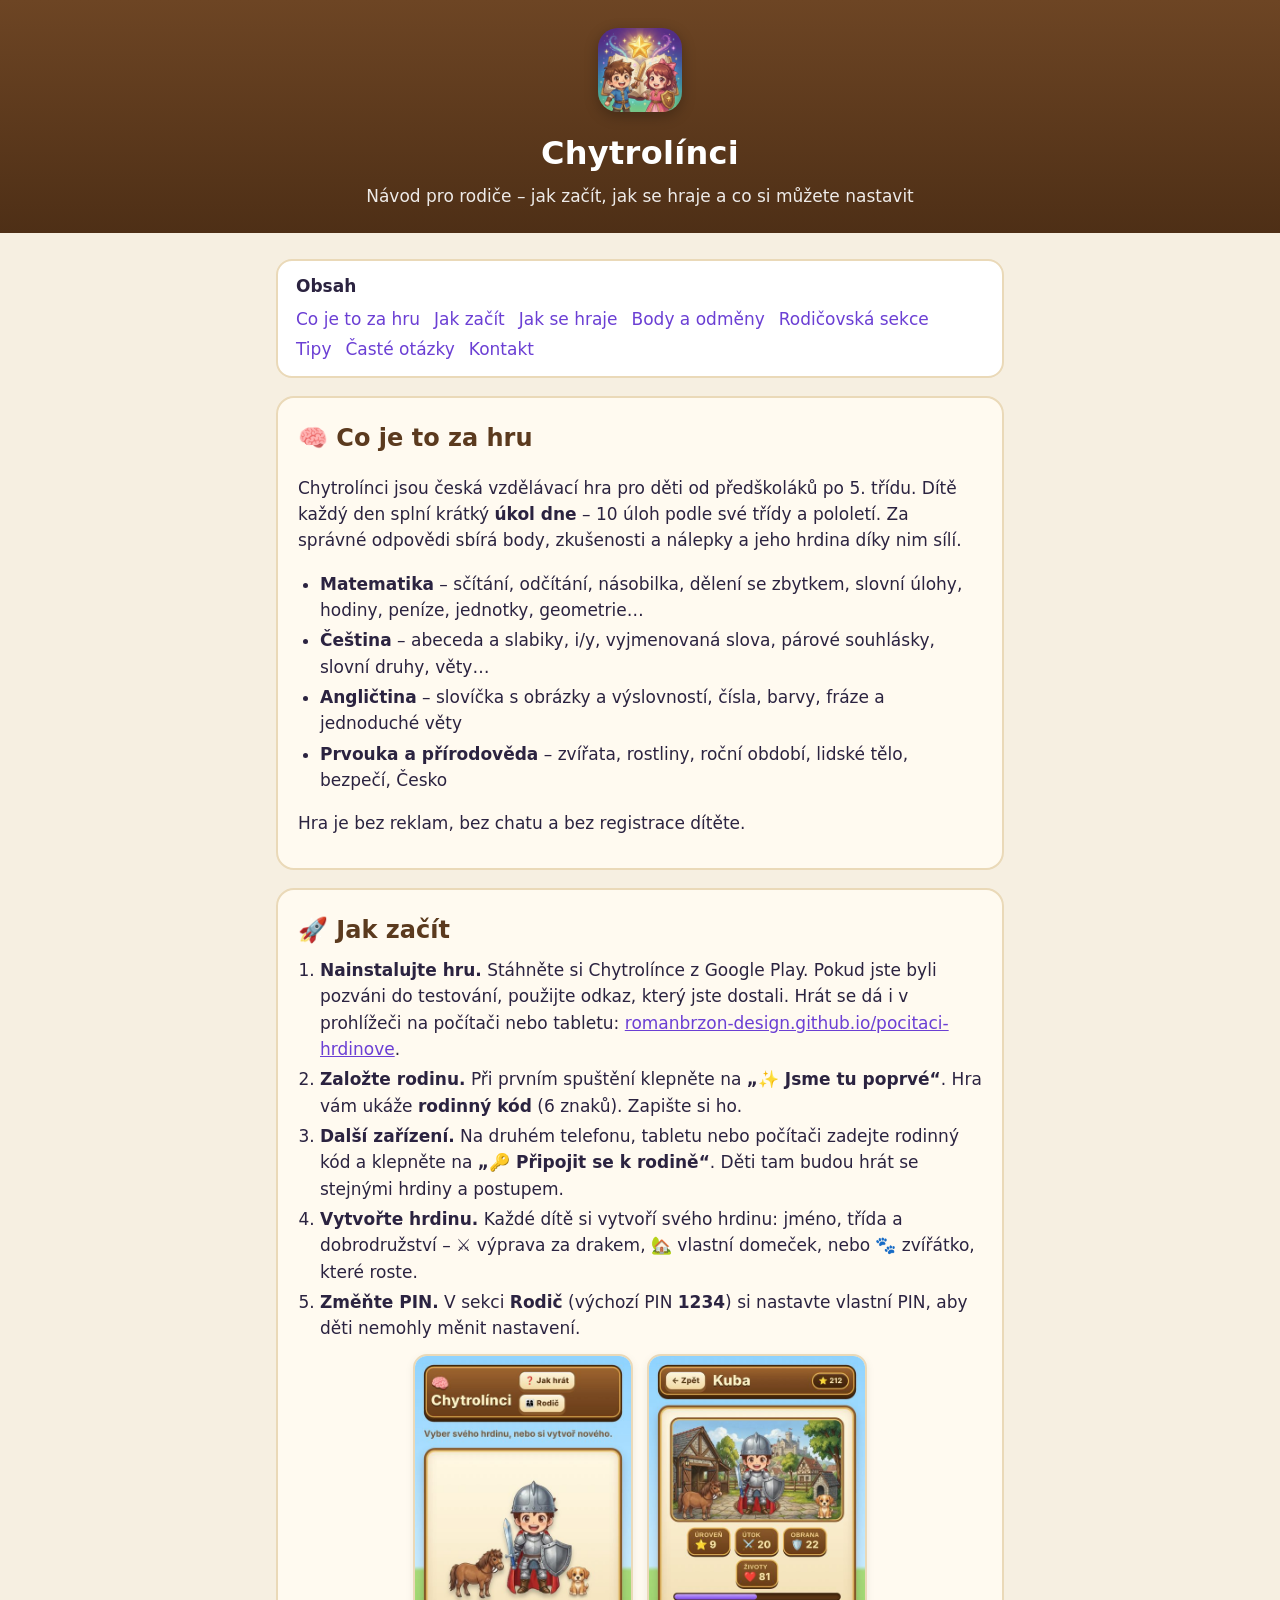
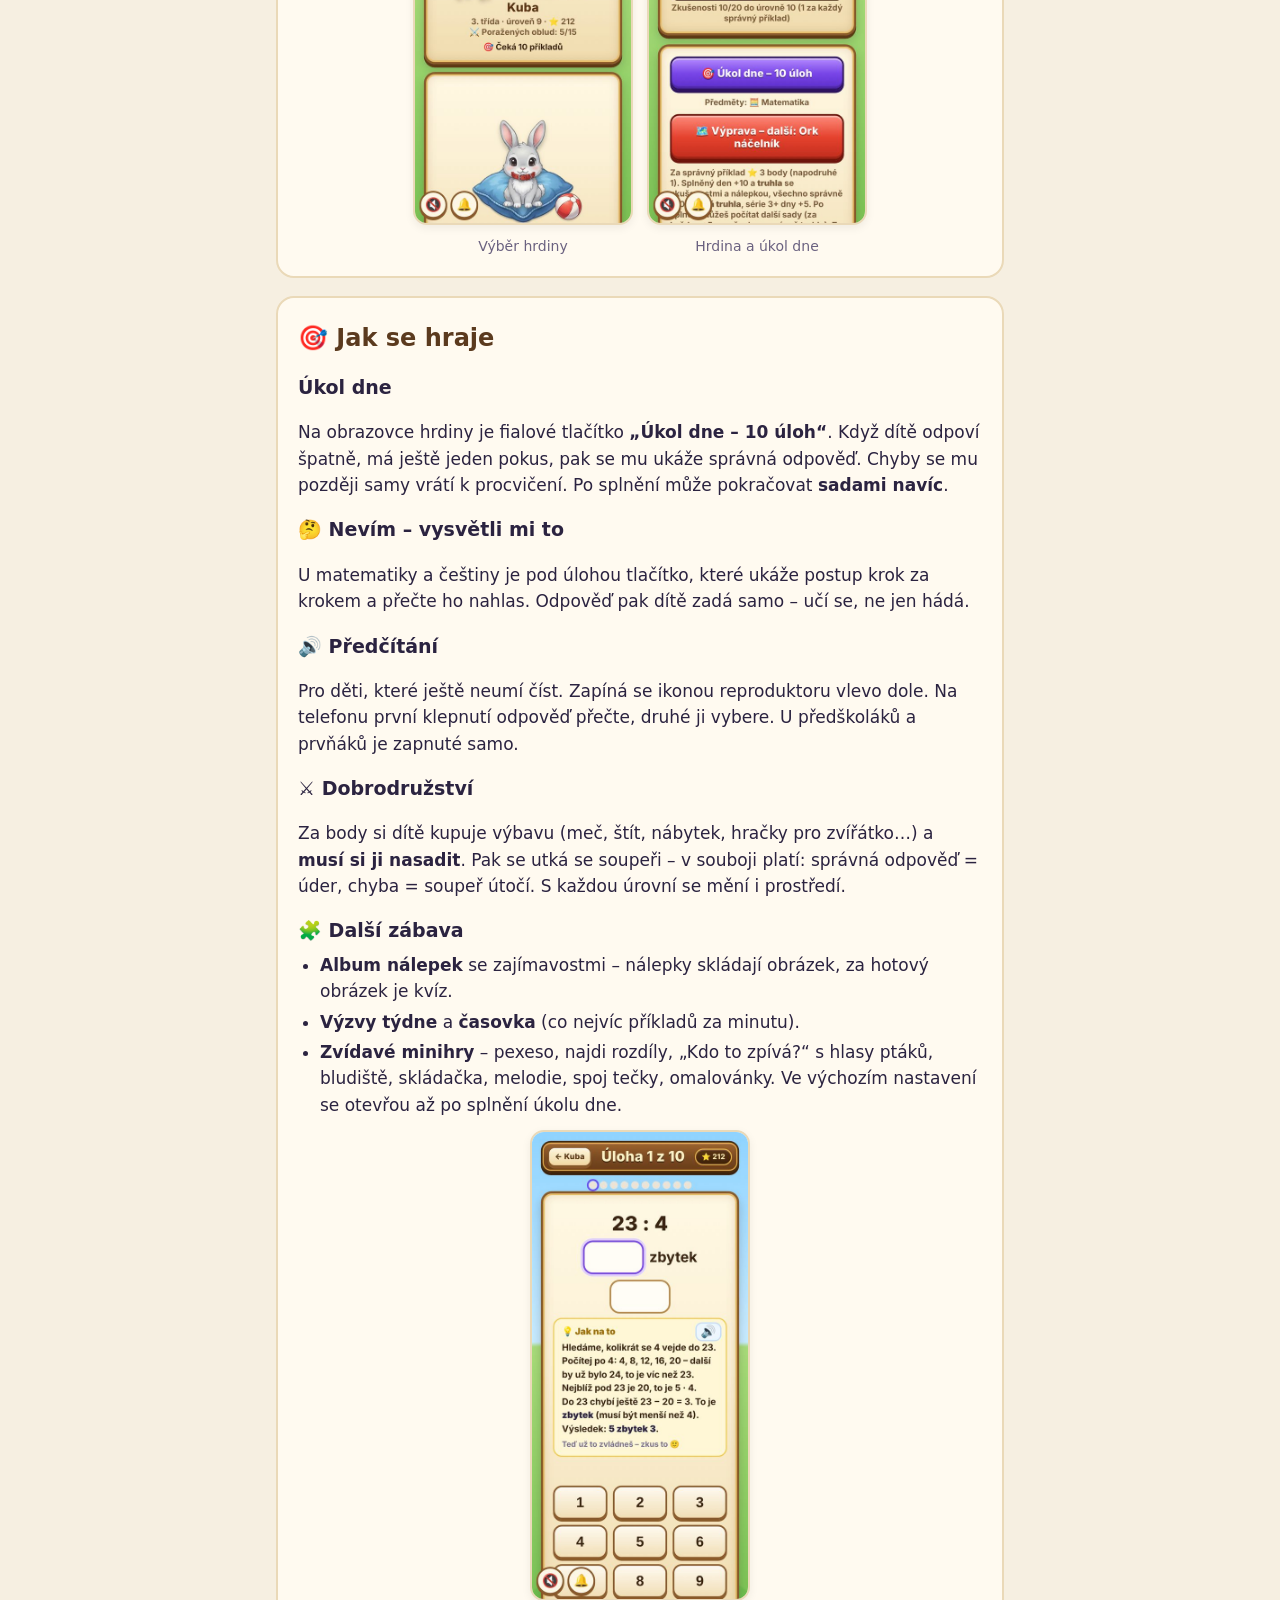
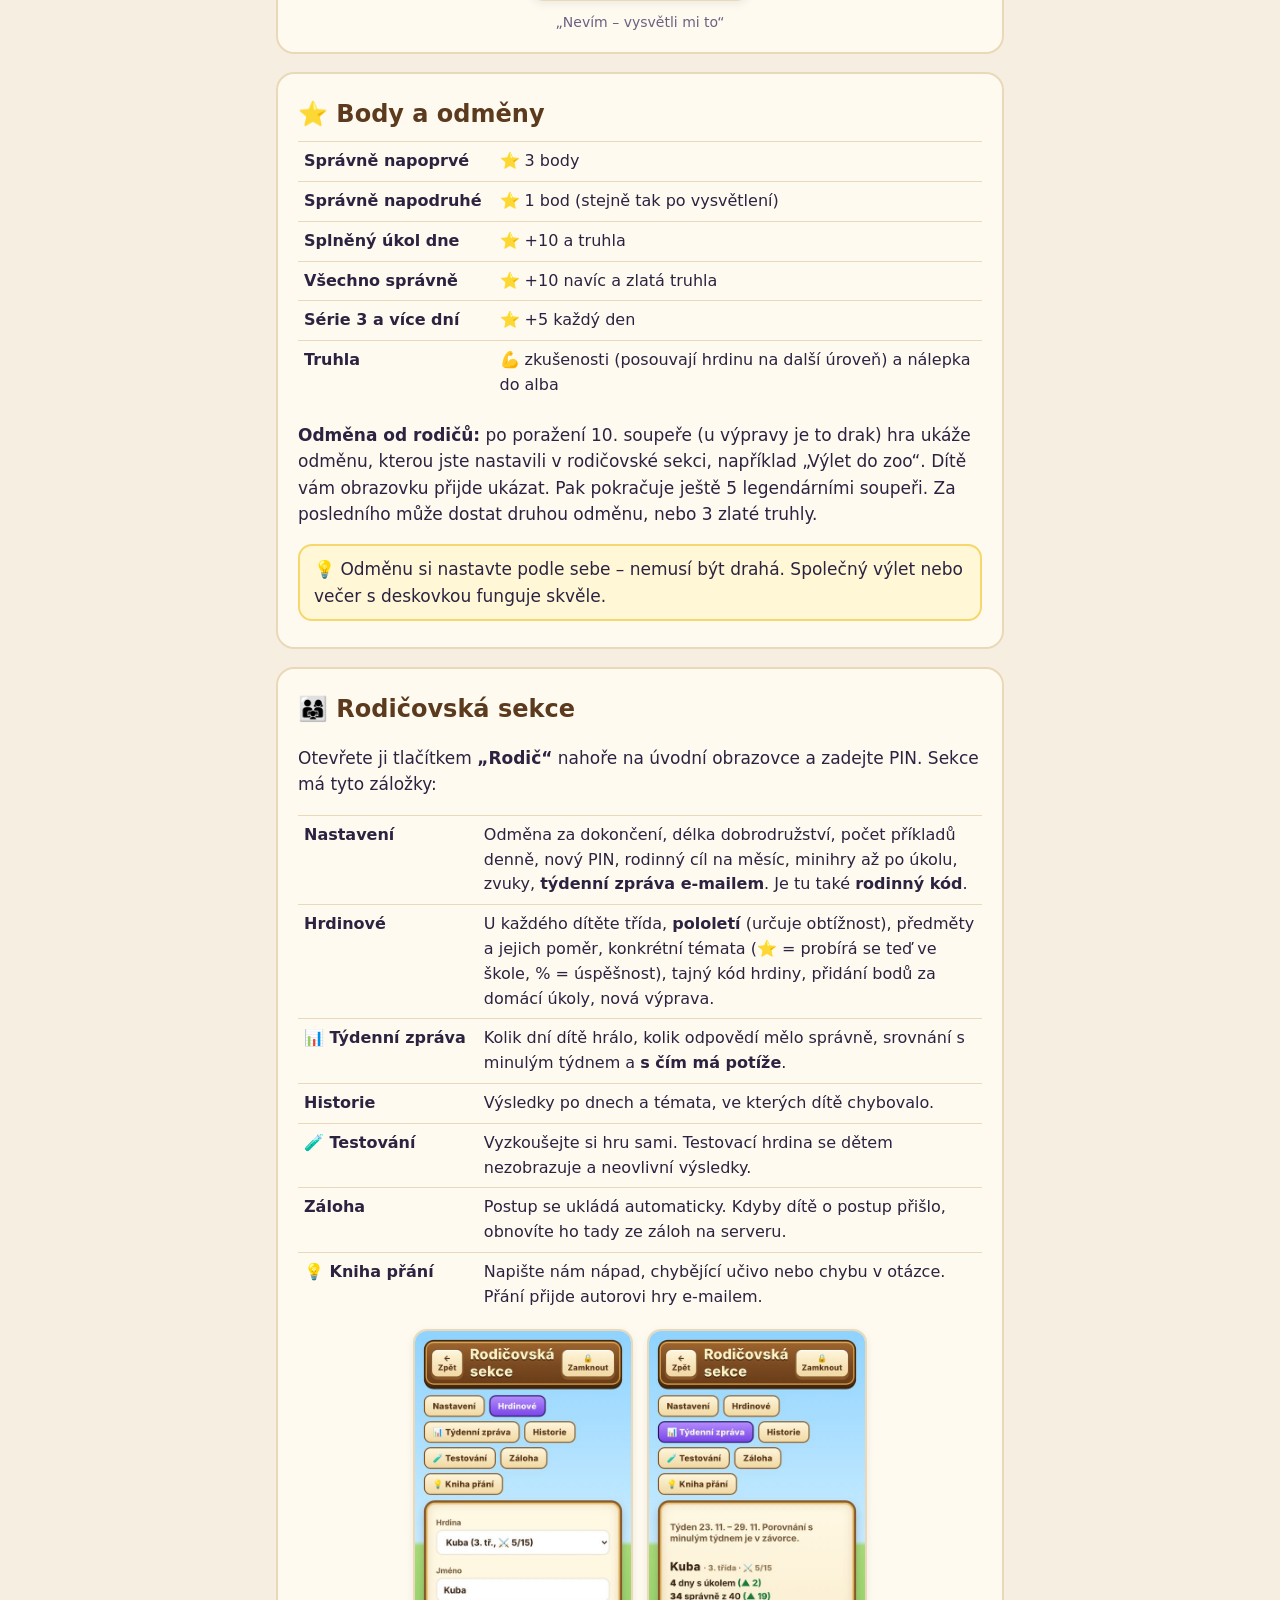
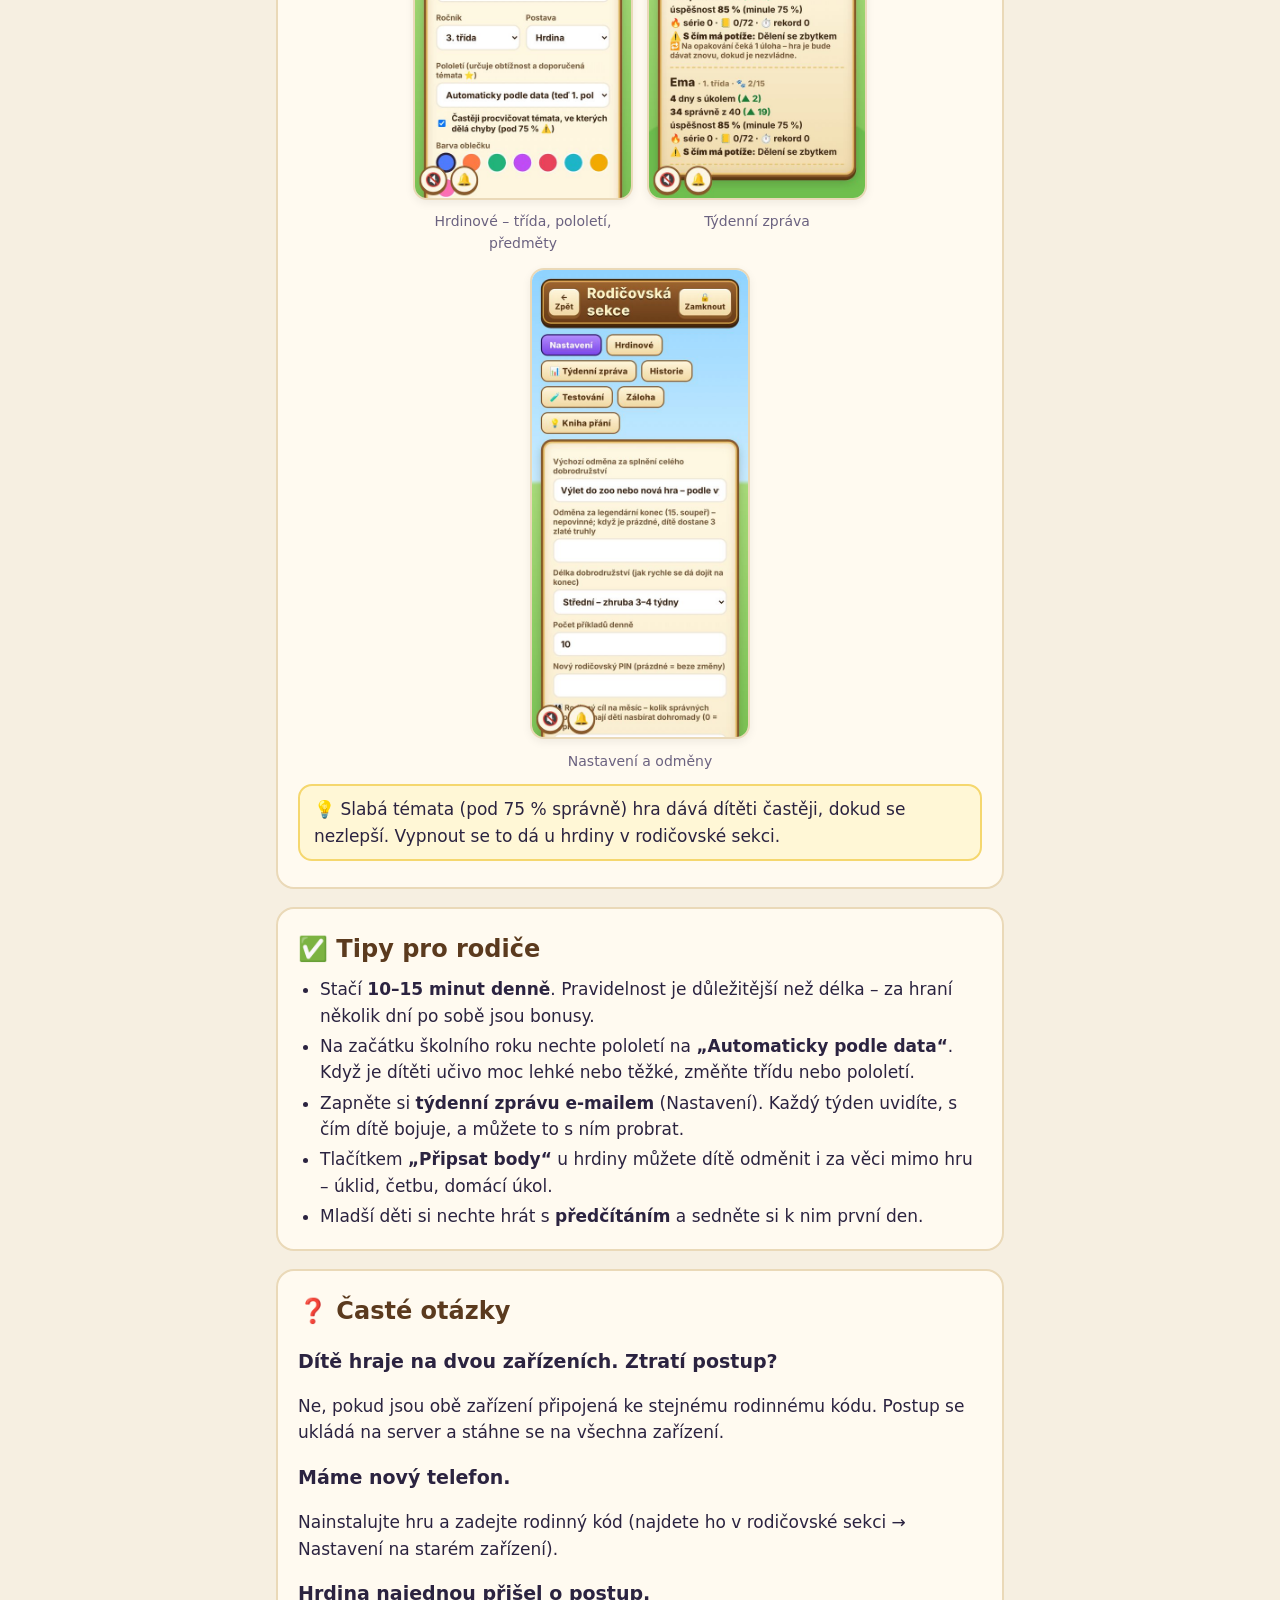
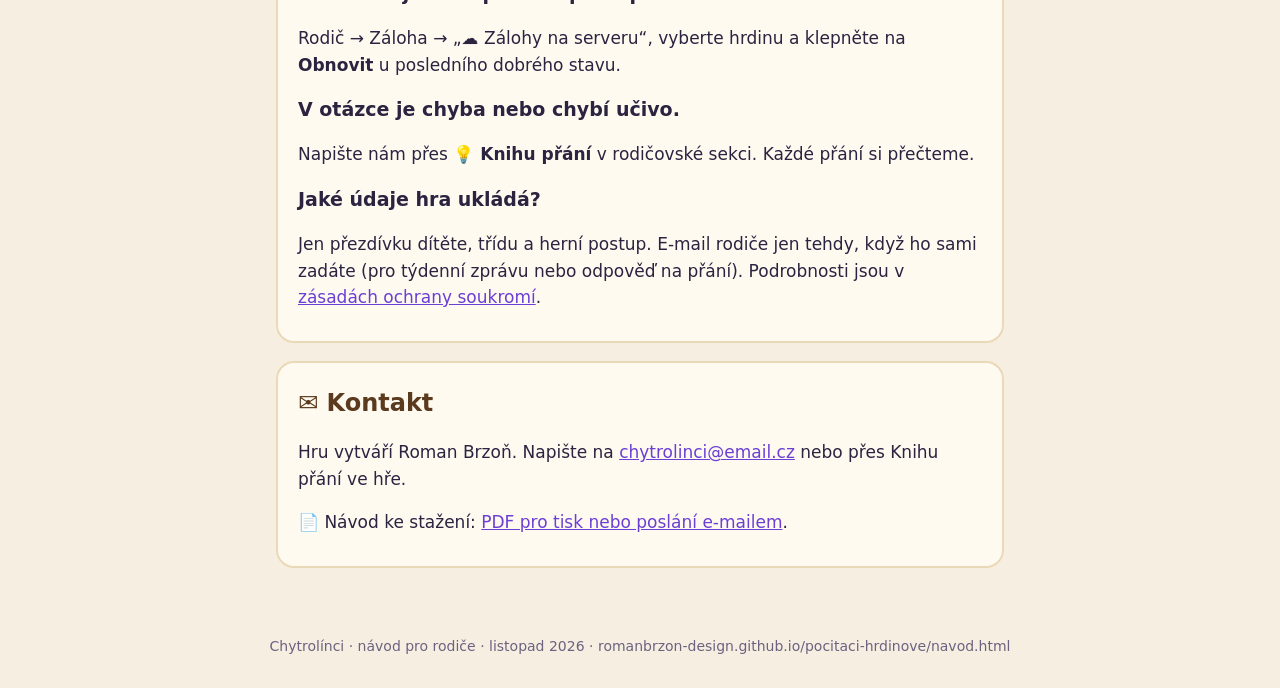
==== navod.html @ 0467bb49 "Poloviční odměny (3/1 bod, bonusy, soupeři, nálepky, výzvy); truhly dávají zkušenosti a nálepku míst" ====
<!DOCTYPE html>
<html lang="cs">
<head>
<meta charset="utf-8">
<meta name="viewport" content="width=device-width, initial-scale=1">
<title>Chytrolínci – návod pro rodiče</title>
<meta name="description" content="Jak začít s hrou Chytrolínci, jak se hraje a co najdete v rodičovské sekci.">
<link rel="icon" href="icon-192.png">
<style>
  :root{--ink:#2b2340;--muted:#6b6280;--brown:#5b3a1e;--gold:#f2c230;--paper:#fffaf0;--line:#ead9b8;--pri:#6b3fd4}
  *{box-sizing:border-box}
  body{margin:0;font:17px/1.55 "Nunito","Segoe UI",system-ui,-apple-system,Roboto,Arial,sans-serif;color:var(--ink);background:#f6efe1}
  header{background:linear-gradient(#6d4524,#4e2f16);color:#fff;padding:28px 18px 24px;text-align:center}
  header img{width:84px;height:84px;border-radius:20px;box-shadow:0 4px 14px #0004}
  header h1{margin:10px 0 4px;font-size:32px;letter-spacing:.3px}
  header p{margin:0;opacity:.9}
  main{max-width:760px;margin:0 auto;padding:8px 16px 40px}
  nav.toc{background:#fff;border:2px solid var(--line);border-radius:16px;padding:12px 18px;margin:18px 0}
  nav.toc b{display:block;margin-bottom:4px}
  nav.toc a{color:var(--pri);text-decoration:none;display:inline-block;margin:2px 14px 2px 0}
  section{background:var(--paper);border:2px solid var(--line);border-radius:18px;padding:6px 20px 14px;margin:18px 0}
  h2{font-size:24px;margin:16px 0 8px;color:var(--brown)}
  h3{font-size:19px;margin:16px 0 4px}
  ol,ul{padding-left:22px;margin:6px 0}
  li{margin:4px 0}
  .shots{display:flex;gap:14px;flex-wrap:wrap;justify-content:center;margin:12px 0 4px}
  figure{margin:0;width:220px;text-align:center}
  figure img{width:100%;border-radius:14px;border:2px solid var(--line);box-shadow:0 3px 10px #0001;background:#fff}
  figcaption{font-size:14px;color:var(--muted);margin-top:4px}
  .tip{background:#fff7d6;border:2px solid #f5d76e;border-radius:14px;padding:10px 14px;margin:12px 0}
  table{border-collapse:collapse;width:100%;margin:8px 0;font-size:16px}
  td{border-top:1px solid var(--line);padding:7px 6px;vertical-align:top}
  td:first-child{white-space:nowrap;font-weight:700;padding-right:12px}
  .muted{color:var(--muted)}
  a{color:var(--pri)}
  footer{text-align:center;color:var(--muted);font-size:14px;padding:10px 16px 30px}
  @media (max-width:520px){ figure{width:46%} td:first-child{white-space:normal} }
  @media print{
    @page{size:A4;margin:14mm 14mm 16mm}
    body{background:#fff;font-size:11.5pt}
    header{background:none;color:var(--ink);padding:0 0 8px;border-bottom:3px solid var(--gold)}
    header img{width:60px;height:60px;box-shadow:none}
    header h1{font-size:24pt}
    nav.toc{display:none}
    section{border:none;background:none;padding:0;margin:10px 0 0;break-inside:auto}
    h2{break-after:avoid;border-bottom:2px solid var(--line);padding-bottom:3px}
    h3{break-after:avoid}
    .shots{break-inside:avoid}
    figure{width:30%}
    .tip,table,li{break-inside:avoid}
    a{color:var(--ink);text-decoration:none}
    .noprint{display:none}
  }
</style>
</head>
<body>
<header>
  <img src="icon-192.png" alt="">
  <h1>Chytrolínci</h1>
  <p>Návod pro rodiče – jak začít, jak se hraje a co si můžete nastavit</p>
</header>
<main>
  <nav class="toc">
    <b>Obsah</b>
    <a href="#co">Co je to za hru</a><a href="#start">Jak začít</a><a href="#hra">Jak se hraje</a><a href="#odmeny">Body a odměny</a><a href="#rodic">Rodičovská sekce</a><a href="#tipy">Tipy</a><a href="#otazky">Časté otázky</a><a href="#kontakt">Kontakt</a>
  </nav>

  <section id="co">
    <h2>🧠 Co je to za hru</h2>
    <p>Chytrolínci jsou česká vzdělávací hra pro děti od předškoláků po 5. třídu. Dítě každý den splní krátký <b>úkol dne</b> – 10 úloh podle své třídy a pololetí. Za správné odpovědi sbírá body, zkušenosti a nálepky a jeho hrdina díky nim sílí.</p>
    <ul>
      <li><b>Matematika</b> – sčítání, odčítání, násobilka, dělení se zbytkem, slovní úlohy, hodiny, peníze, jednotky, geometrie…</li>
      <li><b>Čeština</b> – abeceda a slabiky, i/y, vyjmenovaná slova, párové souhlásky, slovní druhy, věty…</li>
      <li><b>Angličtina</b> – slovíčka s obrázky a výslovností, čísla, barvy, fráze a jednoduché věty</li>
      <li><b>Prvouka a přírodověda</b> – zvířata, rostliny, roční období, lidské tělo, bezpečí, Česko</li>
    </ul>
    <p>Hra je bez reklam, bez chatu a bez registrace dítěte.</p>
  </section>

  <section id="start">
    <h2>🚀 Jak začít</h2>
    <ol>
      <li><b>Nainstalujte hru.</b> Stáhněte si Chytrolínce z Google Play. Pokud jste byli pozváni do testování, použijte odkaz, který jste dostali. Hrát se dá i v prohlížeči na počítači nebo tabletu: <a href="https://romanbrzon-design.github.io/pocitaci-hrdinove/">romanbrzon-design.github.io/pocitaci-hrdinove</a>.</li>
      <li><b>Založte rodinu.</b> Při prvním spuštění klepněte na <b>„✨ Jsme tu poprvé“</b>. Hra vám ukáže <b>rodinný kód</b> (6 znaků). Zapište si ho.</li>
      <li><b>Další zařízení.</b> Na druhém telefonu, tabletu nebo počítači zadejte rodinný kód a klepněte na <b>„🔑 Připojit se k rodině“</b>. Děti tam budou hrát se stejnými hrdiny a postupem.</li>
      <li><b>Vytvořte hrdinu.</b> Každé dítě si vytvoří svého hrdinu: jméno, třída a dobrodružství – ⚔️ výprava za drakem, 🏡 vlastní domeček, nebo 🐾 zvířátko, které roste.</li>
      <li><b>Změňte PIN.</b> V sekci <b>Rodič</b> (výchozí PIN <b>1234</b>) si nastavte vlastní PIN, aby děti nemohly měnit nastavení.</li>
    </ol>
    <div class="shots">
      <figure><img src="navod/1_domu.jpg" alt="Úvodní obrazovka s hrdiny"><figcaption>Výběr hrdiny</figcaption></figure>
      <figure><img src="navod/2_hrdina.jpg" alt="Obrazovka hrdiny"><figcaption>Hrdina a úkol dne</figcaption></figure>
    </div>
  </section>

  <section id="hra">
    <h2>🎯 Jak se hraje</h2>
    <h3>Úkol dne</h3>
    <p>Na obrazovce hrdiny je fialové tlačítko <b>„Úkol dne – 10 úloh“</b>. Když dítě odpoví špatně, má ještě jeden pokus, pak se mu ukáže správná odpověď. Chyby se mu později samy vrátí k procvičení. Po splnění může pokračovat <b>sadami navíc</b>.</p>
    <h3>🤔 Nevím – vysvětli mi to</h3>
    <p>U matematiky a češtiny je pod úlohou tlačítko, které ukáže postup krok za krokem a přečte ho nahlas. Odpověď pak dítě zadá samo – učí se, ne jen hádá.</p>
    <h3>🔊 Předčítání</h3>
    <p>Pro děti, které ještě neumí číst. Zapíná se ikonou reproduktoru vlevo dole. Na telefonu první klepnutí odpověď přečte, druhé ji vybere. U předškoláků a prvňáků je zapnuté samo.</p>
    <h3>⚔️ Dobrodružství</h3>
    <p>Za body si dítě kupuje výbavu (meč, štít, nábytek, hračky pro zvířátko…) a <b>musí si ji nasadit</b>. Pak se utká se soupeři – v souboji platí: správná odpověď = úder, chyba = soupeř útočí. S každou úrovní se mění i prostředí.</p>
    <h3>🧩 Další zábava</h3>
    <ul>
      <li><b>Album nálepek</b> se zajímavostmi – nálepky skládají obrázek, za hotový obrázek je kvíz.</li>
      <li><b>Výzvy týdne</b> a <b>časovka</b> (co nejvíc příkladů za minutu).</li>
      <li><b>Zvídavé minihry</b> – pexeso, najdi rozdíly, „Kdo to zpívá?“ s hlasy ptáků, bludiště, skládačka, melodie, spoj tečky, omalovánky. Ve výchozím nastavení se otevřou až po splnění úkolu dne.</li>
    </ul>
    <div class="shots">
      <figure><img src="navod/3_vysvetli.jpg" alt="Vysvětlení postupu u příkladu"><figcaption>„Nevím – vysvětli mi to“</figcaption></figure>
    </div>
  </section>

  <section id="odmeny">
    <h2>⭐ Body a odměny</h2>
    <table>
      <tr><td>Správně napoprvé</td><td>⭐ 3 body</td></tr>
      <tr><td>Správně napodruhé</td><td>⭐ 1 bod (stejně tak po vysvětlení)</td></tr>
      <tr><td>Splněný úkol dne</td><td>⭐ +10 a truhla</td></tr>
      <tr><td>Všechno správně</td><td>⭐ +10 navíc a zlatá truhla</td></tr>
      <tr><td>Série 3 a více dní</td><td>⭐ +5 každý den</td></tr>
      <tr><td>Truhla</td><td>💪 zkušenosti (posouvají hrdinu na další úroveň) a nálepka do alba</td></tr>
    </table>
    <p><b>Odměna od rodičů:</b> po poražení 10. soupeře (u výpravy je to drak) hra ukáže odměnu, kterou jste nastavili v rodičovské sekci, například „Výlet do zoo“. Dítě vám obrazovku přijde ukázat. Pak pokračuje ještě 5 legendárními soupeři. Za posledního může dostat druhou odměnu, nebo 3 zlaté truhly.</p>
    <div class="tip">💡 Odměnu si nastavte podle sebe – nemusí být drahá. Společný výlet nebo večer s deskovkou funguje skvěle.</div>
  </section>

  <section id="rodic">
    <h2>👨‍👩‍👧 Rodičovská sekce</h2>
    <p>Otevřete ji tlačítkem <b>„Rodič“</b> nahoře na úvodní obrazovce a zadejte PIN. Sekce má tyto záložky:</p>
    <table>
      <tr><td>Nastavení</td><td>Odměna za dokončení, délka dobrodružství, počet příkladů denně, nový PIN, rodinný cíl na měsíc, minihry až po úkolu, zvuky, <b>týdenní zpráva e-mailem</b>. Je tu také <b>rodinný kód</b>.</td></tr>
      <tr><td>Hrdinové</td><td>U každého dítěte třída, <b>pololetí</b> (určuje obtížnost), předměty a jejich poměr, konkrétní témata (⭐ = probírá se teď ve škole, % = úspěšnost), tajný kód hrdiny, přidání bodů za domácí úkoly, nová výprava.</td></tr>
      <tr><td>📊 Týdenní zpráva</td><td>Kolik dní dítě hrálo, kolik odpovědí mělo správně, srovnání s minulým týdnem a <b>s čím má potíže</b>.</td></tr>
      <tr><td>Historie</td><td>Výsledky po dnech a témata, ve kterých dítě chybovalo.</td></tr>
      <tr><td>🧪 Testování</td><td>Vyzkoušejte si hru sami. Testovací hrdina se dětem nezobrazuje a neovlivní výsledky.</td></tr>
      <tr><td>Záloha</td><td>Postup se ukládá automaticky. Kdyby dítě o postup přišlo, obnovíte ho tady ze záloh na serveru.</td></tr>
      <tr><td>💡 Kniha přání</td><td>Napište nám nápad, chybějící učivo nebo chybu v otázce. Přání přijde autorovi hry e-mailem.</td></tr>
    </table>
    <div class="shots">
      <figure><img src="navod/5_hrdinove.jpg" alt="Nastavení hrdiny"><figcaption>Hrdinové – třída, pololetí, předměty</figcaption></figure>
      <figure><img src="navod/6_zprava.jpg" alt="Týdenní zpráva"><figcaption>Týdenní zpráva</figcaption></figure>
      <figure><img src="navod/7_nastaveni.jpg" alt="Nastavení"><figcaption>Nastavení a odměny</figcaption></figure>
    </div>
    <div class="tip">💡 Slabá témata (pod 75 % správně) hra dává dítěti častěji, dokud se nezlepší. Vypnout se to dá u hrdiny v rodičovské sekci.</div>
  </section>

  <section id="tipy">
    <h2>✅ Tipy pro rodiče</h2>
    <ul>
      <li>Stačí <b>10–15 minut denně</b>. Pravidelnost je důležitější než délka – za hraní několik dní po sobě jsou bonusy.</li>
      <li>Na začátku školního roku nechte pololetí na <b>„Automaticky podle data“</b>. Když je dítěti učivo moc lehké nebo těžké, změňte třídu nebo pololetí.</li>
      <li>Zapněte si <b>týdenní zprávu e-mailem</b> (Nastavení). Každý týden uvidíte, s čím dítě bojuje, a můžete to s ním probrat.</li>
      <li>Tlačítkem <b>„Připsat body“</b> u hrdiny můžete dítě odměnit i za věci mimo hru – úklid, četbu, domácí úkol.</li>
      <li>Mladší děti si nechte hrát s <b>předčítáním</b> a sedněte si k nim první den.</li>
    </ul>
  </section>

  <section id="otazky">
    <h2>❓ Časté otázky</h2>
    <h3>Dítě hraje na dvou zařízeních. Ztratí postup?</h3>
    <p>Ne, pokud jsou obě zařízení připojená ke stejnému rodinnému kódu. Postup se ukládá na server a stáhne se na všechna zařízení.</p>
    <h3>Máme nový telefon.</h3>
    <p>Nainstalujte hru a zadejte rodinný kód (najdete ho v rodičovské sekci → Nastavení na starém zařízení).</p>
    <h3>Hrdina najednou přišel o postup.</h3>
    <p>Rodič → Záloha → „☁️ Zálohy na serveru“, vyberte hrdinu a klepněte na <b>Obnovit</b> u posledního dobrého stavu.</p>
    <h3>V otázce je chyba nebo chybí učivo.</h3>
    <p>Napište nám přes <b>💡 Knihu přání</b> v rodičovské sekci. Každé přání si přečteme.</p>
    <h3>Jaké údaje hra ukládá?</h3>
    <p>Jen přezdívku dítěte, třídu a herní postup. E-mail rodiče jen tehdy, když ho sami zadáte (pro týdenní zprávu nebo odpověď na přání). Podrobnosti jsou v <a href="soukromi.html">zásadách ochrany soukromí</a>.</p>
  </section>

  <section id="kontakt">
    <h2>✉️ Kontakt</h2>
    <p>Hru vytváří Roman Brzoň. Napište na <a href="mailto:chytrolinci@email.cz">chytrolinci@email.cz</a> nebo přes Knihu přání ve hře.</p>
    <p class="noprint">📄 Návod ke stažení: <a href="navod/Chytrolinci-navod-pro-rodice.pdf">PDF pro tisk nebo poslání e-mailem</a>.</p>
  </section>
</main>
<footer>Chytrolínci · návod pro rodiče · listopad 2026 · romanbrzon-design.github.io/pocitaci-hrdinove/navod.html</footer>
</body>
</html>
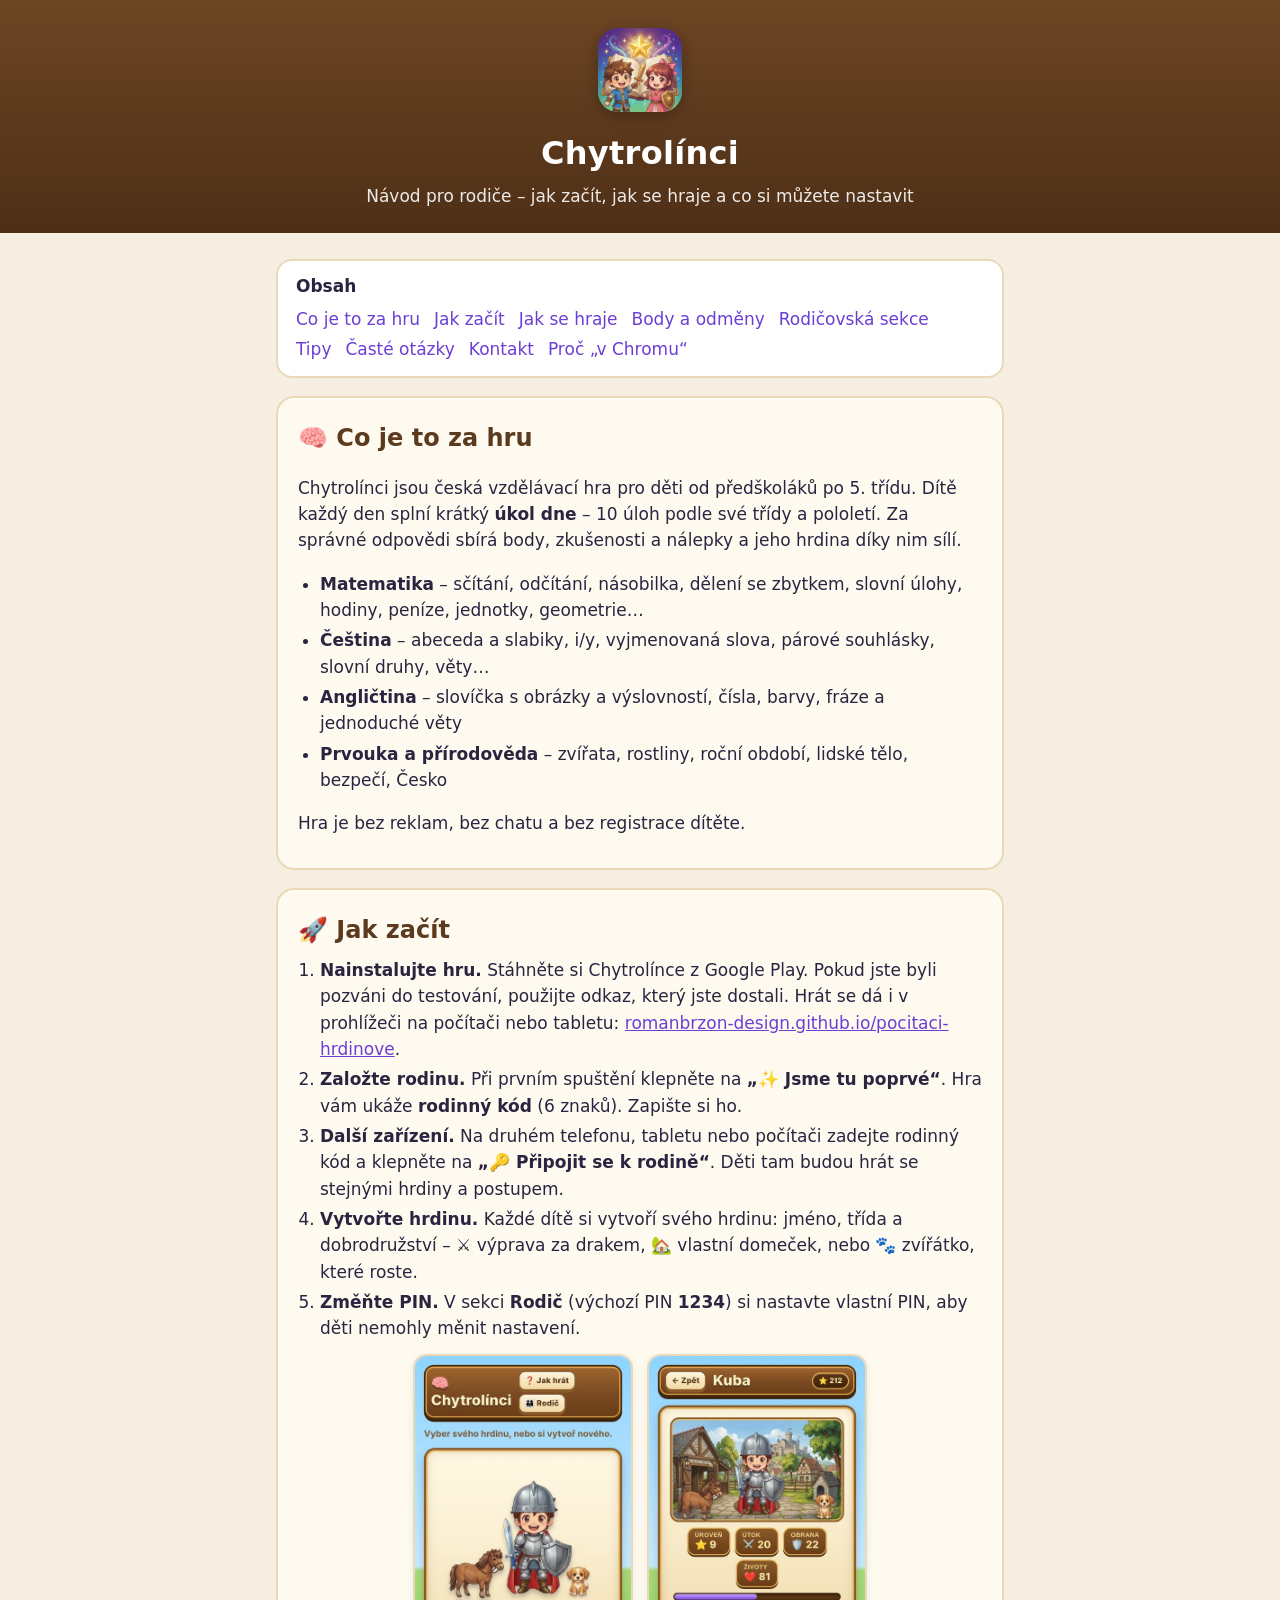
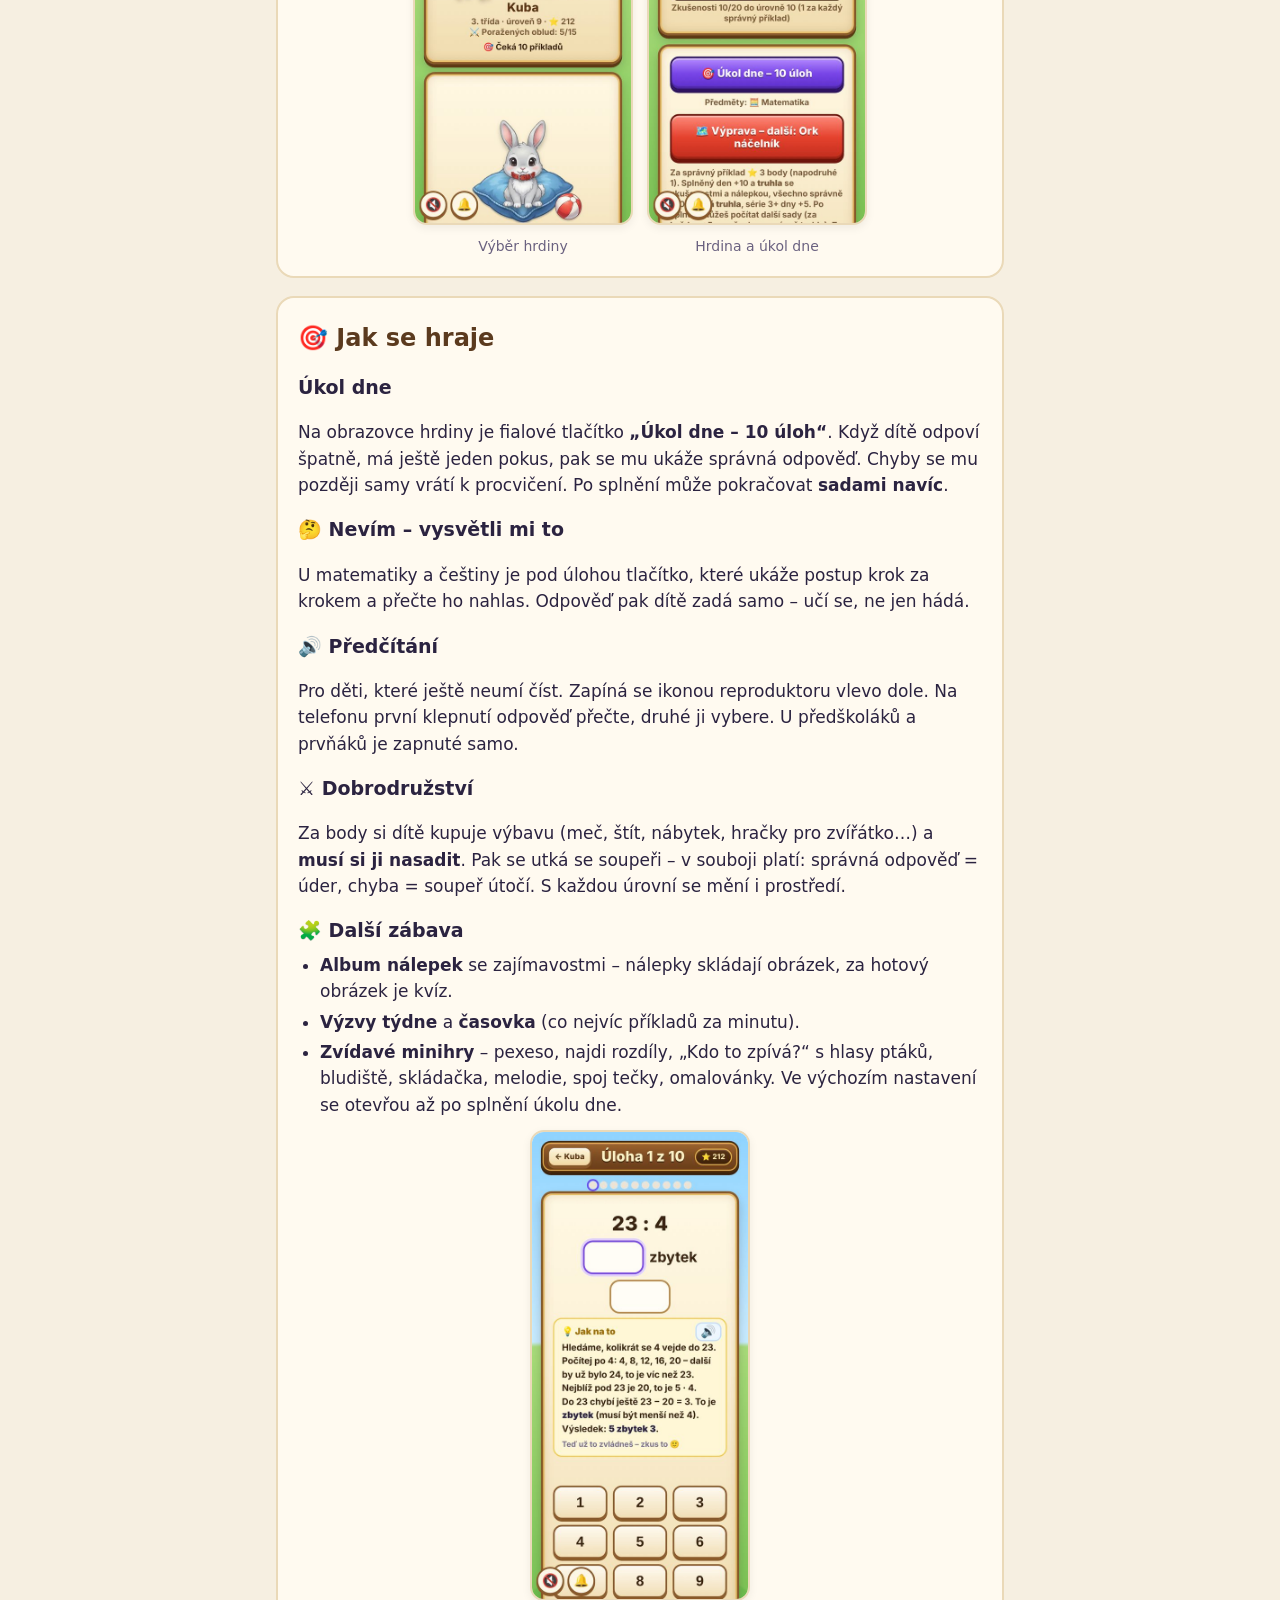
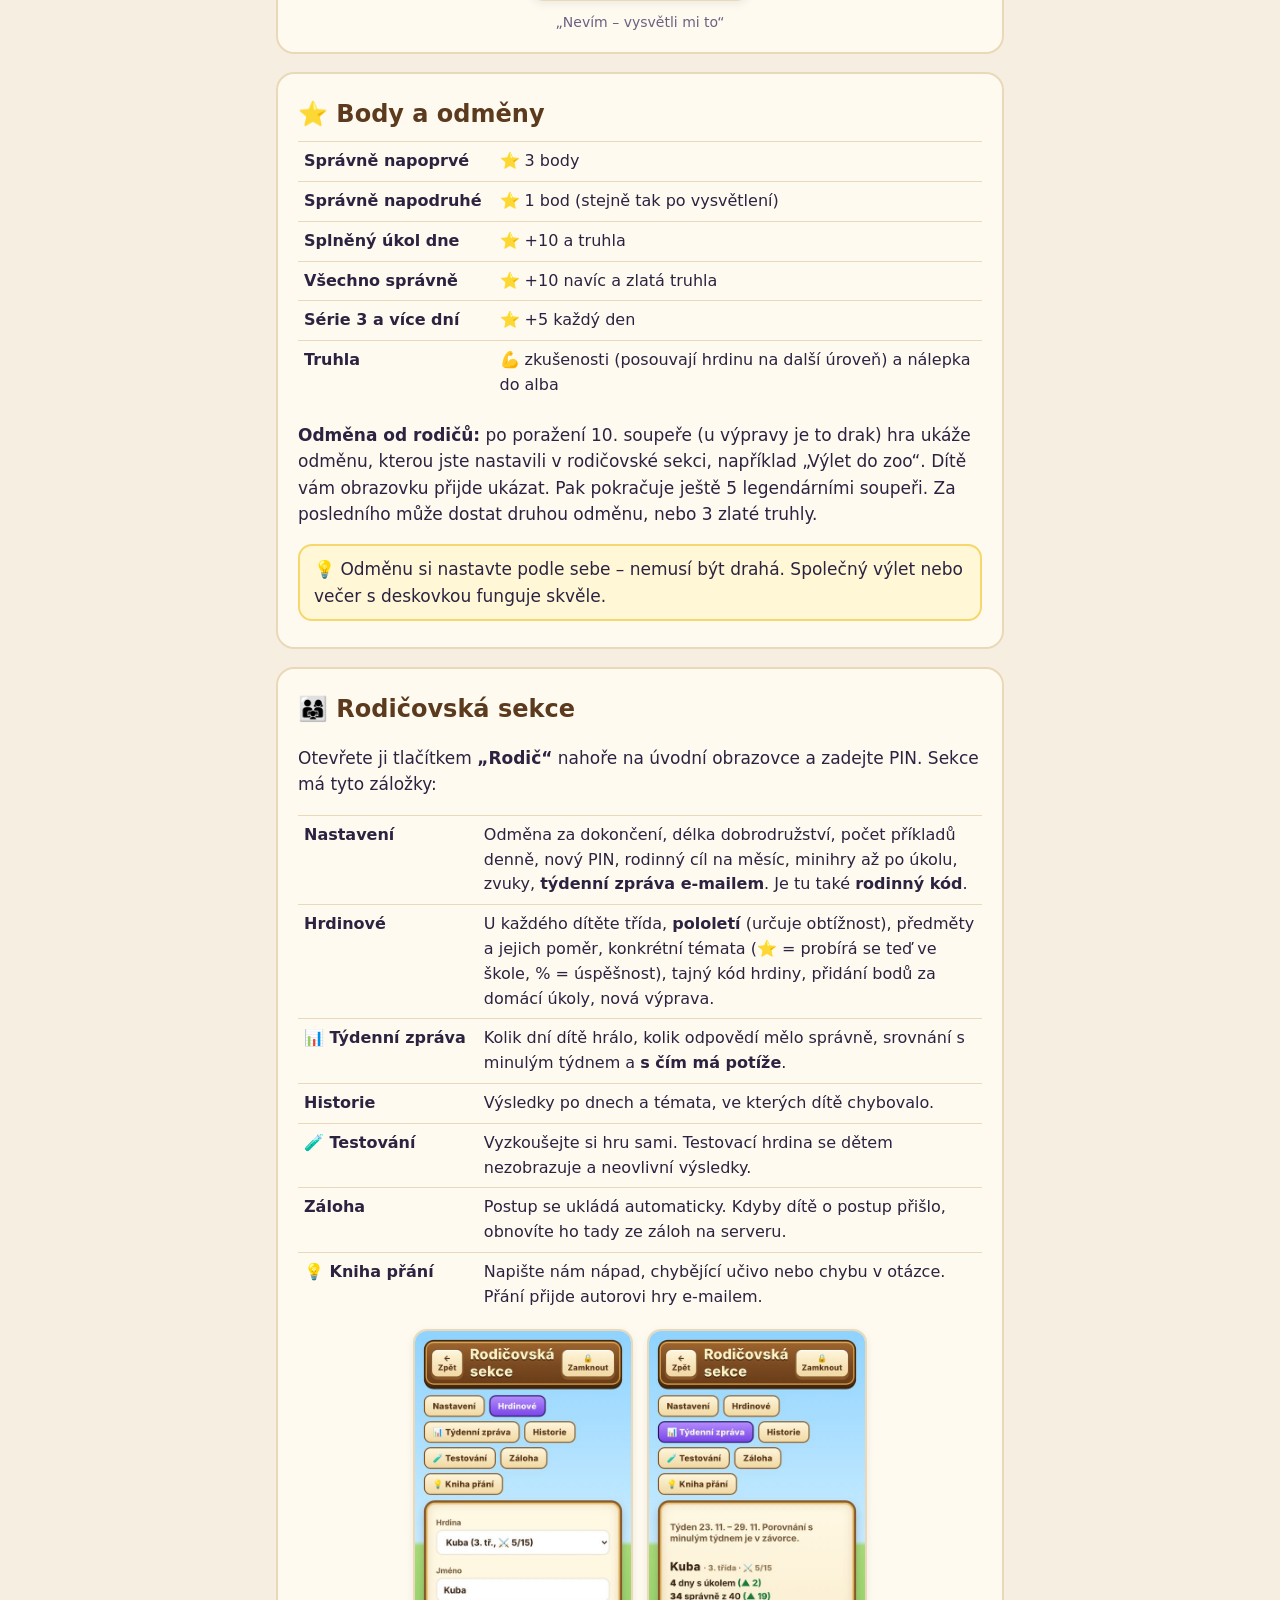
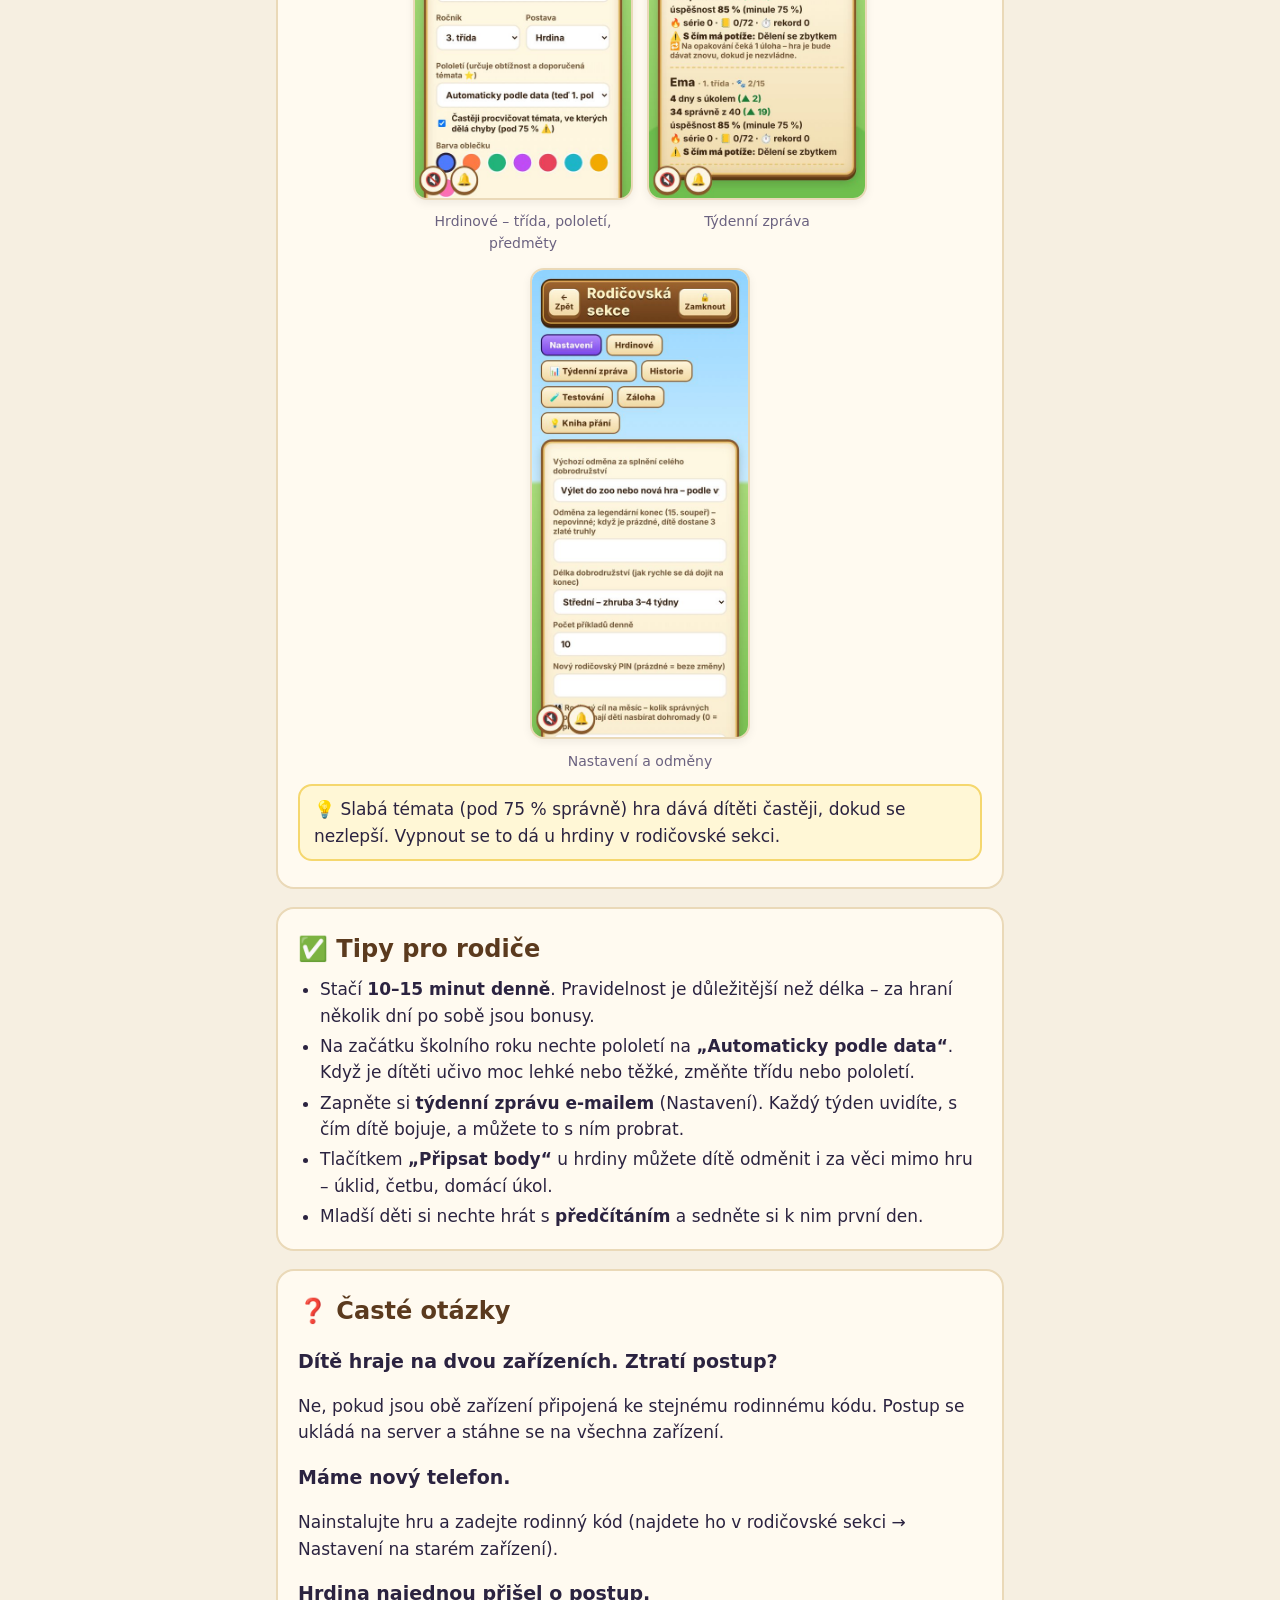
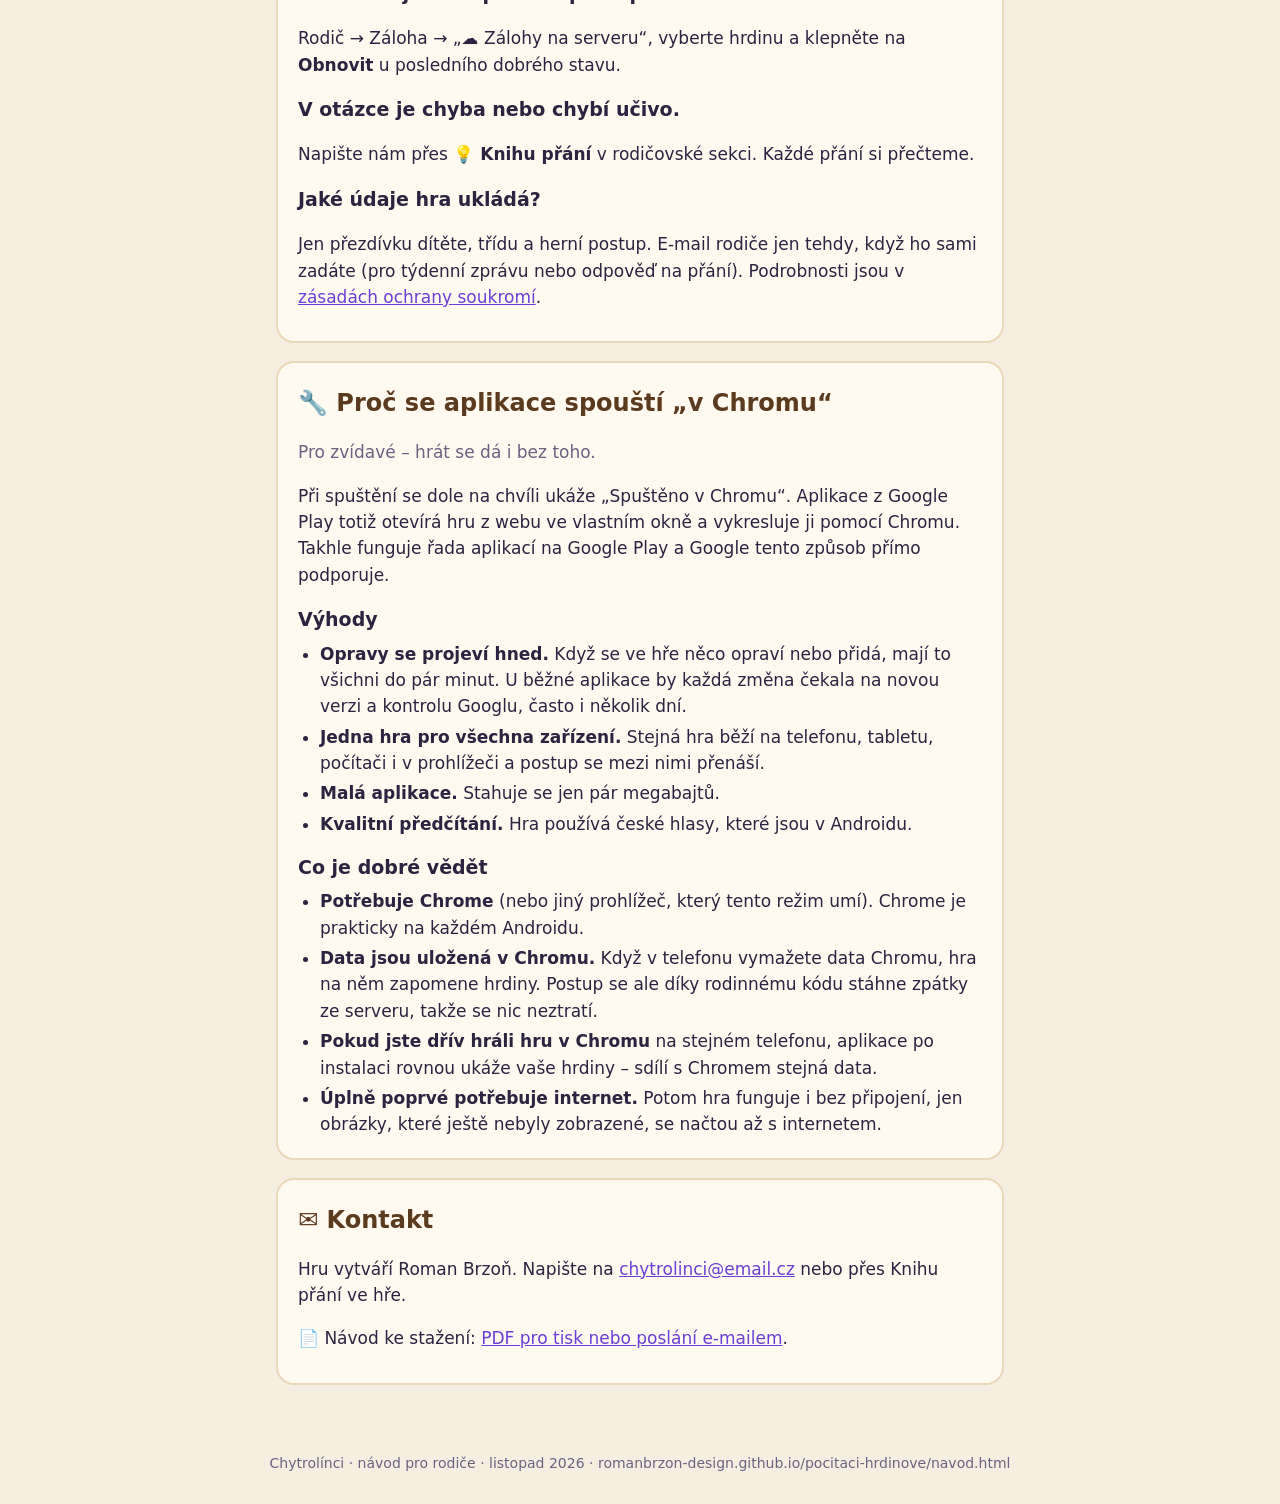
==== commit bf965ab6: "Návod pro rodiče: proč se aplikace spouští v Chromu (výhody, co je dobré vědět); nové PDF Co-Authore" ====
--- a/navod.html
+++ b/navod.html
@@ -62,7 +62,7 @@
 <main>
   <nav class="toc">
     <b>Obsah</b>
-    <a href="#co">Co je to za hru</a><a href="#start">Jak začít</a><a href="#hra">Jak se hraje</a><a href="#odmeny">Body a odměny</a><a href="#rodic">Rodičovská sekce</a><a href="#tipy">Tipy</a><a href="#otazky">Časté otázky</a><a href="#kontakt">Kontakt</a>
+    <a href="#co">Co je to za hru</a><a href="#start">Jak začít</a><a href="#hra">Jak se hraje</a><a href="#odmeny">Body a odměny</a><a href="#rodic">Rodičovská sekce</a><a href="#tipy">Tipy</a><a href="#otazky">Časté otázky</a><a href="#kontakt">Kontakt</a><a href="#chrome">Proč „v Chromu“</a>
   </nav>
 
   <section id="co">
@@ -172,6 +172,26 @@
     <p>Jen přezdívku dítěte, třídu a herní postup. E-mail rodiče jen tehdy, když ho sami zadáte (pro týdenní zprávu nebo odpověď na přání). Podrobnosti jsou v <a href="soukromi.html">zásadách ochrany soukromí</a>.</p>
   </section>
 
+  <section id="chrome">
+    <h2>🔧 Proč se aplikace spouští „v Chromu“</h2>
+    <p class="muted">Pro zvídavé – hrát se dá i bez toho.</p>
+    <p>Při spuštění se dole na chvíli ukáže „Spuštěno v Chromu“. Aplikace z Google Play totiž otevírá hru z webu ve vlastním okně a vykresluje ji pomocí Chromu. Takhle funguje řada aplikací na Google Play a Google tento způsob přímo podporuje.</p>
+    <h3>Výhody</h3>
+    <ul>
+      <li><b>Opravy se projeví hned.</b> Když se ve hře něco opraví nebo přidá, mají to všichni do pár minut. U běžné aplikace by každá změna čekala na novou verzi a kontrolu Googlu, často i několik dní.</li>
+      <li><b>Jedna hra pro všechna zařízení.</b> Stejná hra běží na telefonu, tabletu, počítači i v prohlížeči a postup se mezi nimi přenáší.</li>
+      <li><b>Malá aplikace.</b> Stahuje se jen pár megabajtů.</li>
+      <li><b>Kvalitní předčítání.</b> Hra používá české hlasy, které jsou v Androidu.</li>
+    </ul>
+    <h3>Co je dobré vědět</h3>
+    <ul>
+      <li><b>Potřebuje Chrome</b> (nebo jiný prohlížeč, který tento režim umí). Chrome je prakticky na každém Androidu.</li>
+      <li><b>Data jsou uložená v Chromu.</b> Když v telefonu vymažete data Chromu, hra na něm zapomene hrdiny. Postup se ale díky rodinnému kódu stáhne zpátky ze serveru, takže se nic neztratí.</li>
+      <li><b>Pokud jste dřív hráli hru v Chromu</b> na stejném telefonu, aplikace po instalaci rovnou ukáže vaše hrdiny – sdílí s Chromem stejná data.</li>
+      <li><b>Úplně poprvé potřebuje internet.</b> Potom hra funguje i bez připojení, jen obrázky, které ještě nebyly zobrazené, se načtou až s internetem.</li>
+    </ul>
+  </section>
+
   <section id="kontakt">
     <h2>✉️ Kontakt</h2>
     <p>Hru vytváří Roman Brzoň. Napište na <a href="mailto:chytrolinci@email.cz">chytrolinci@email.cz</a> nebo přes Knihu přání ve hře.</p>
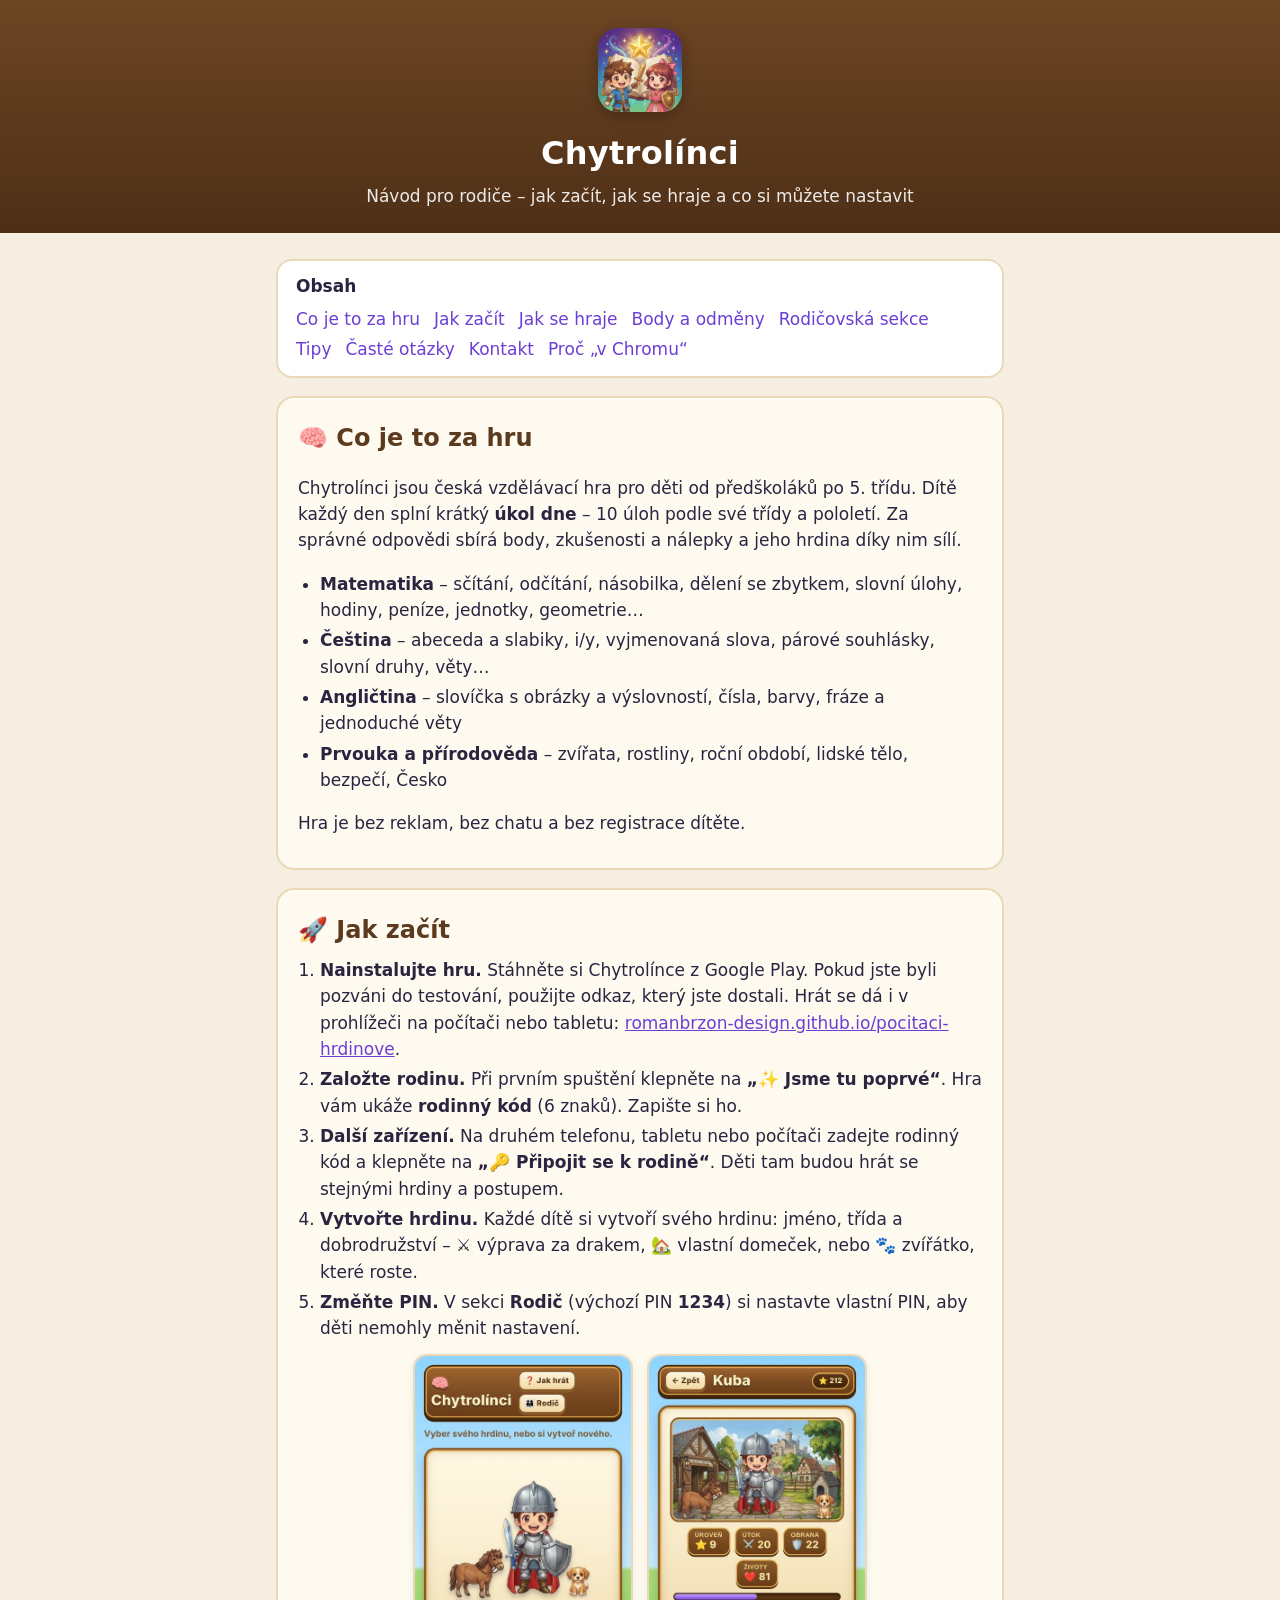
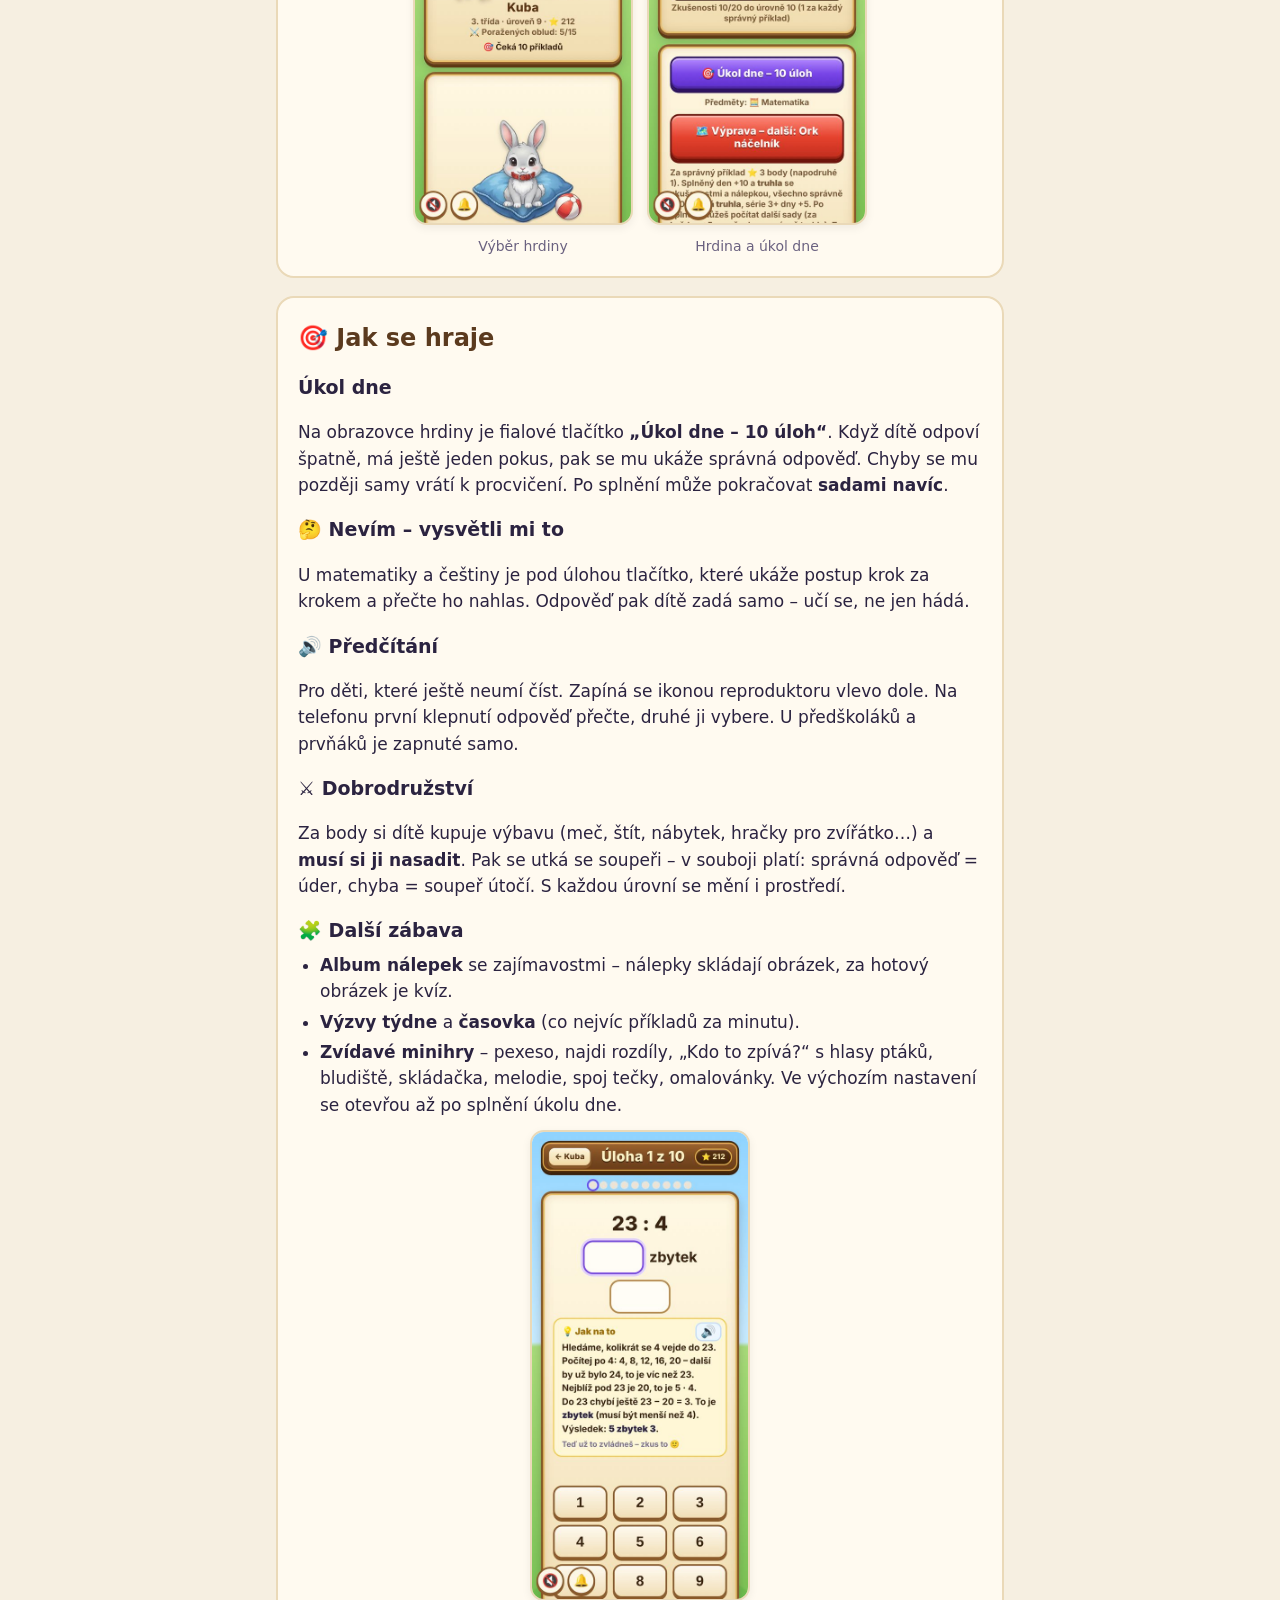
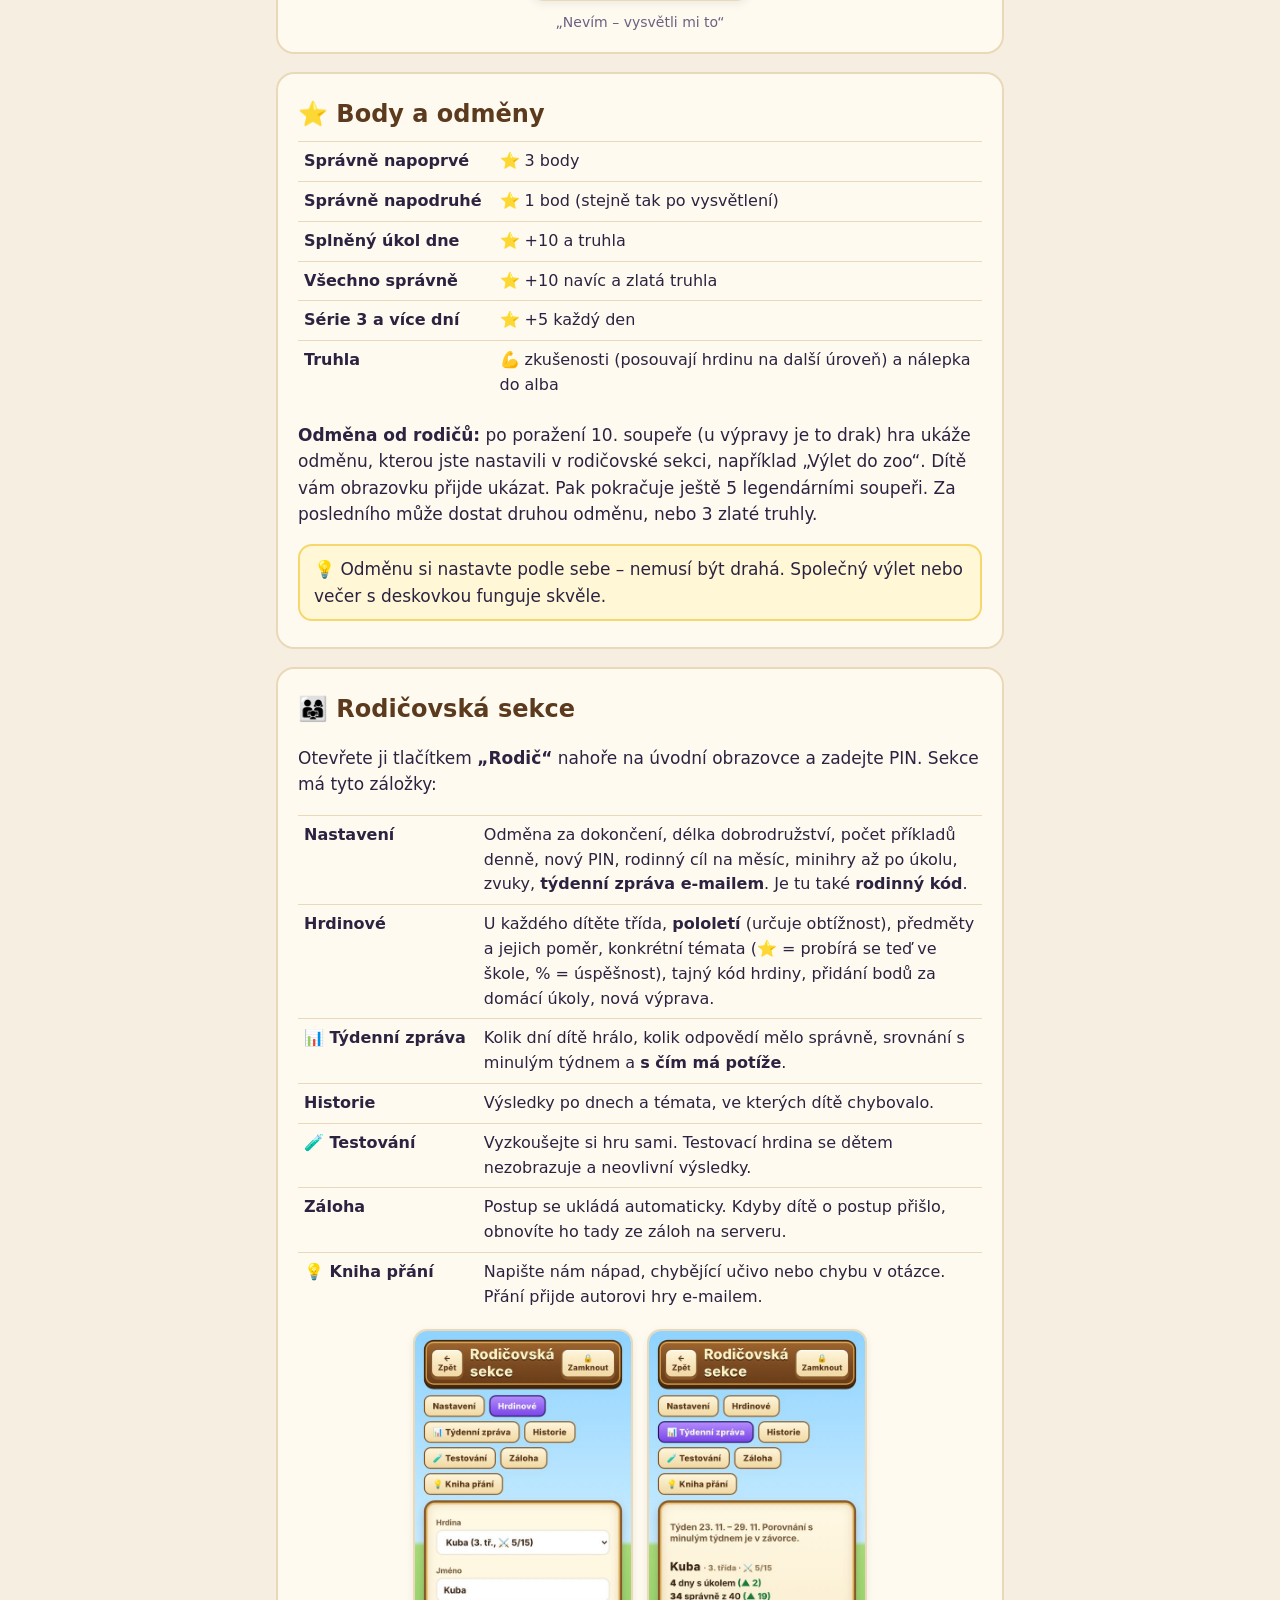
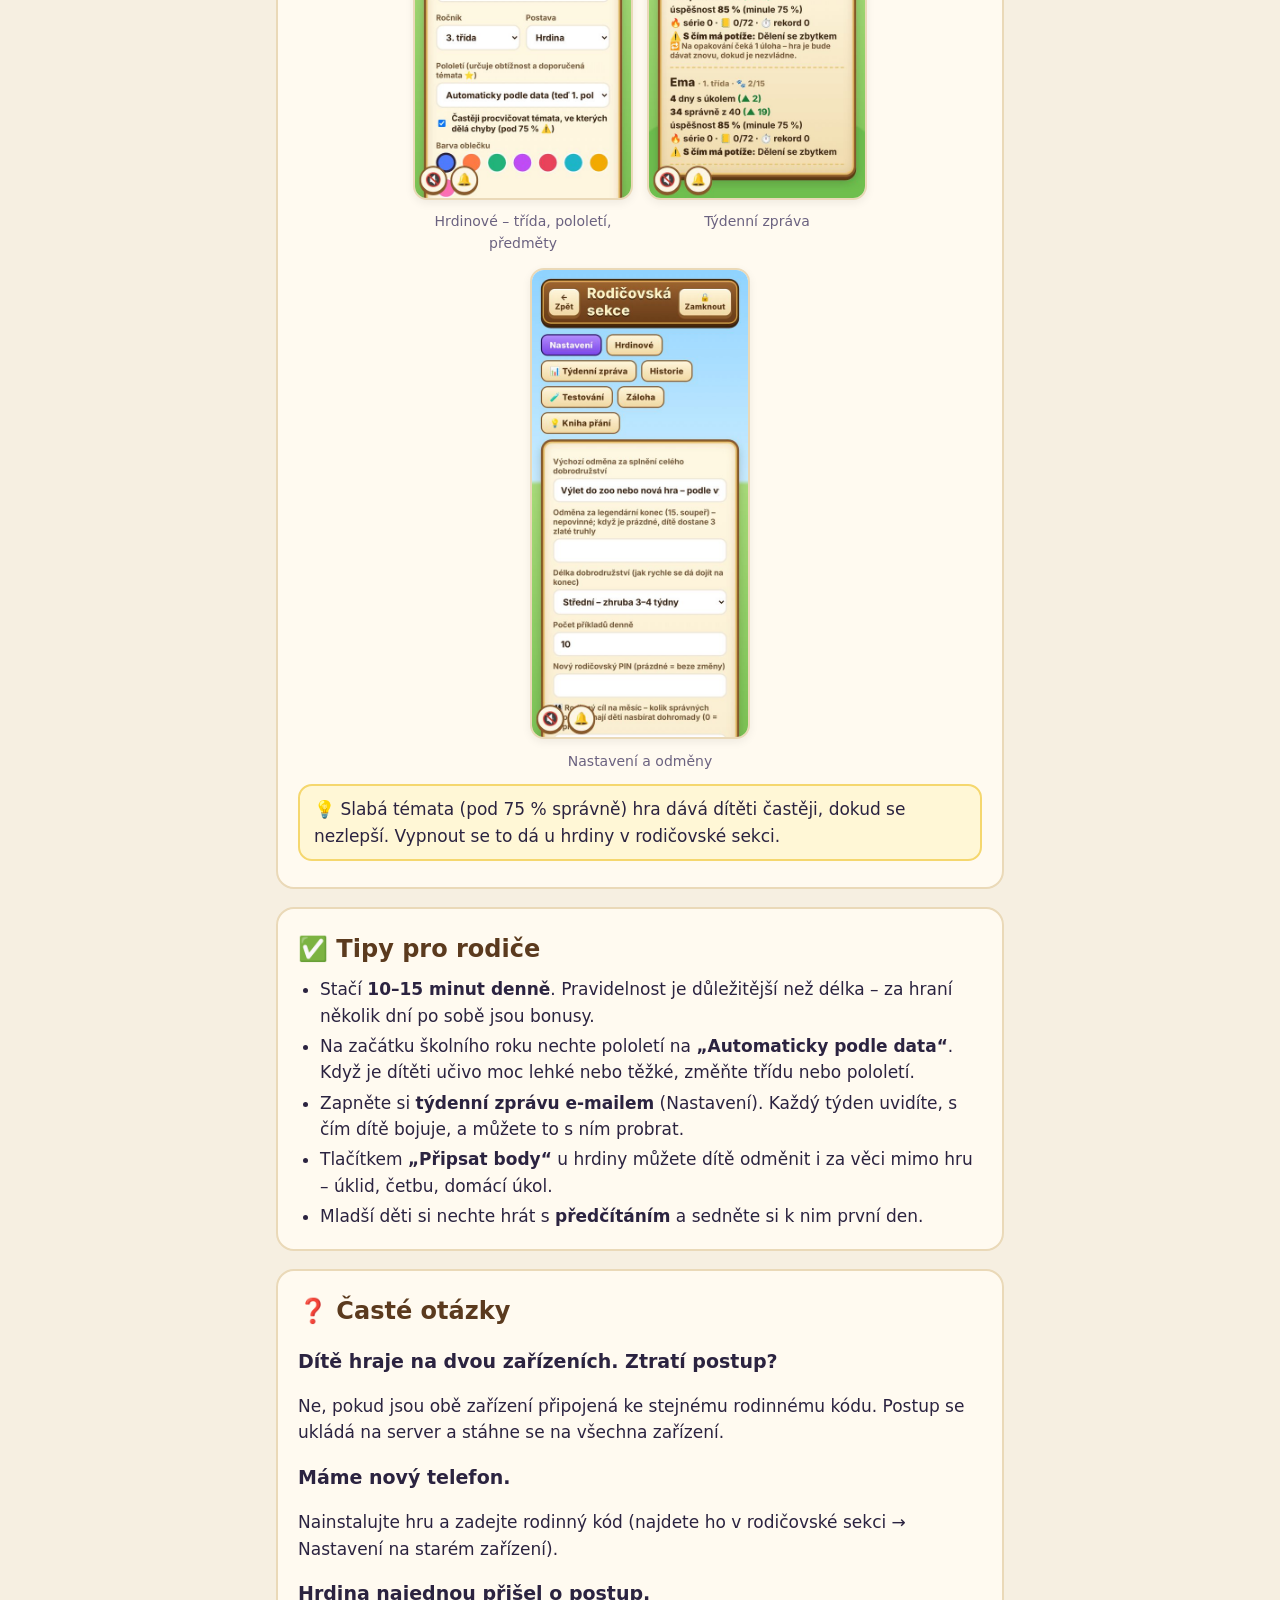
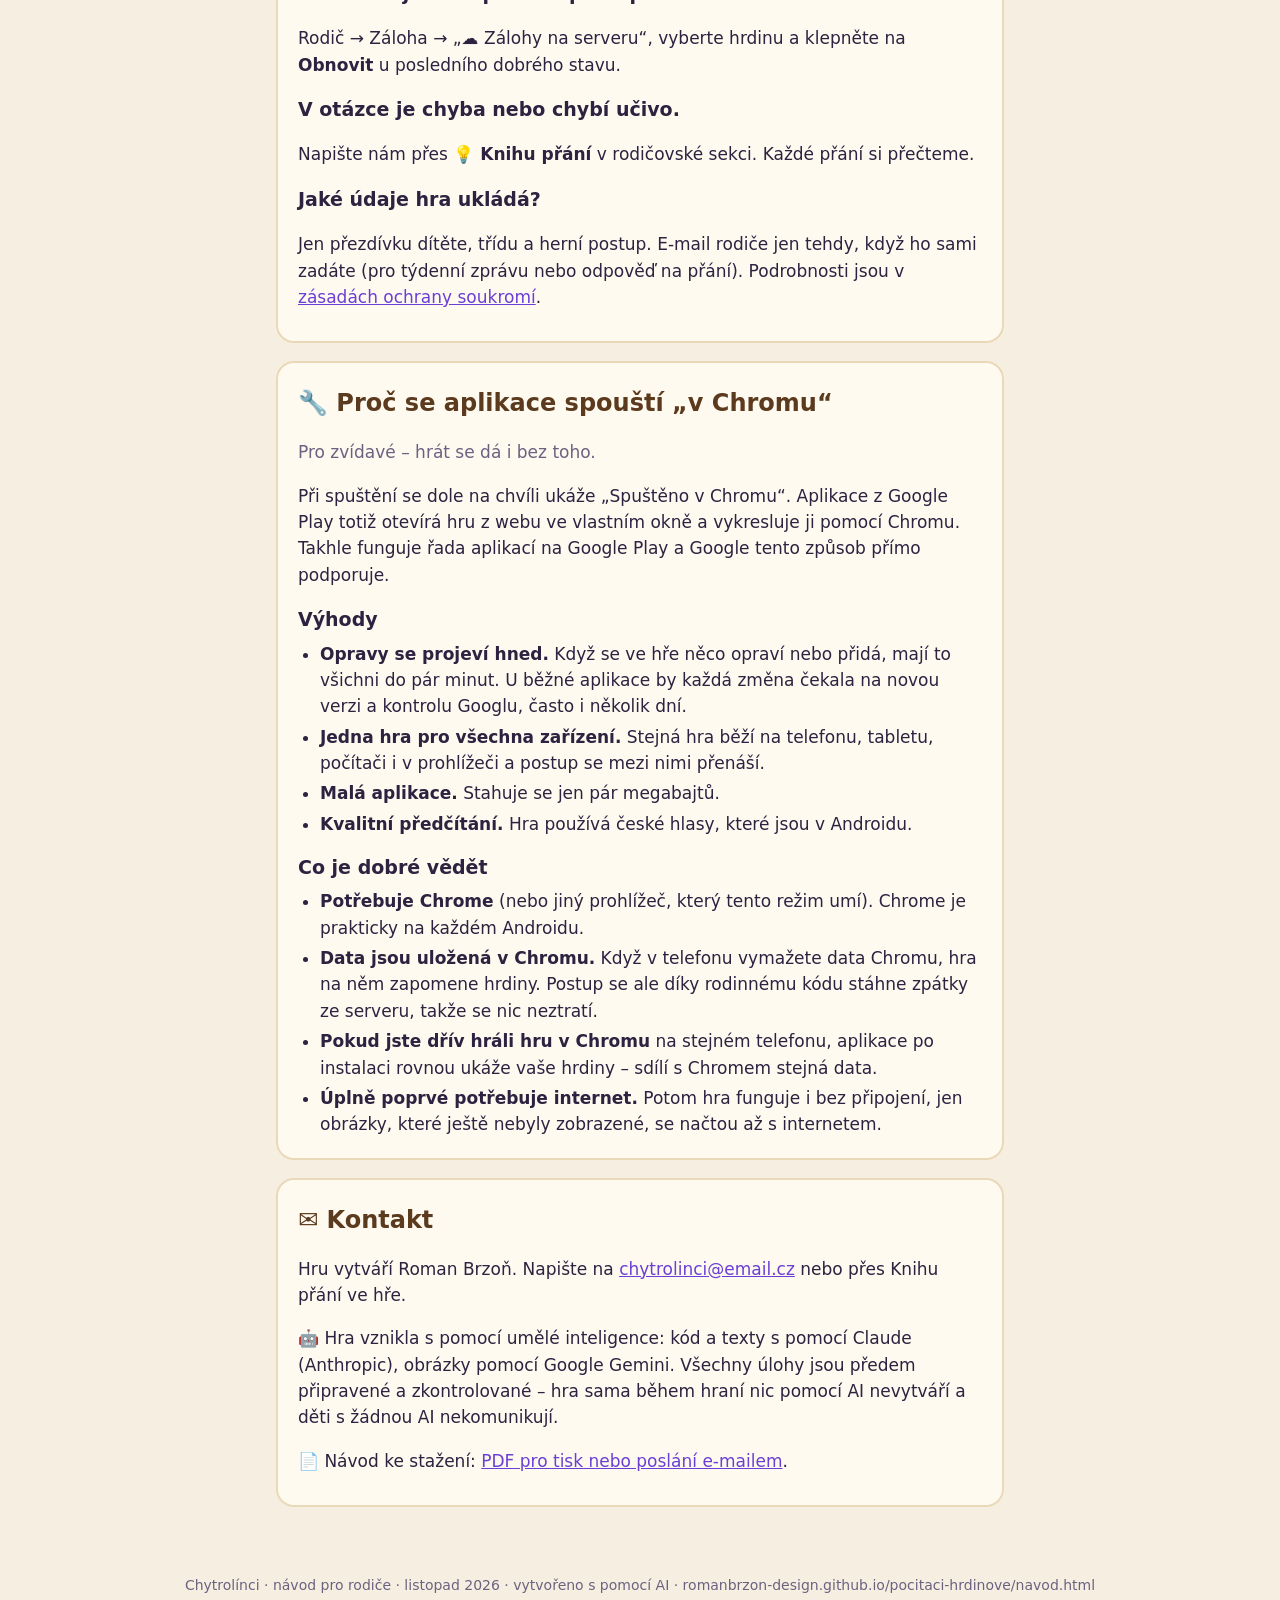
==== commit 6d3e19f9: "Zmínka o použití AI v návodu a v rodičovské sekci; cache v33 Co-Authored-By: Claude Opus 5.5 <norepl" ====
--- a/navod.html
+++ b/navod.html
@@ -195,9 +195,10 @@
   <section id="kontakt">
     <h2>✉️ Kontakt</h2>
     <p>Hru vytváří Roman Brzoň. Napište na <a href="mailto:chytrolinci@email.cz">chytrolinci@email.cz</a> nebo přes Knihu přání ve hře.</p>
+    <p>🤖 Hra vznikla s pomocí umělé inteligence: kód a texty s pomocí Claude (Anthropic), obrázky pomocí Google Gemini. Všechny úlohy jsou předem připravené a zkontrolované – hra sama během hraní nic pomocí AI nevytváří a děti s žádnou AI nekomunikují.</p>
     <p class="noprint">📄 Návod ke stažení: <a href="navod/Chytrolinci-navod-pro-rodice.pdf">PDF pro tisk nebo poslání e-mailem</a>.</p>
   </section>
 </main>
-<footer>Chytrolínci · návod pro rodiče · listopad 2026 · romanbrzon-design.github.io/pocitaci-hrdinove/navod.html</footer>
+<footer>Chytrolínci · návod pro rodiče · listopad 2026 · vytvořeno s pomocí AI · romanbrzon-design.github.io/pocitaci-hrdinove/navod.html</footer>
 </body>
 </html>
